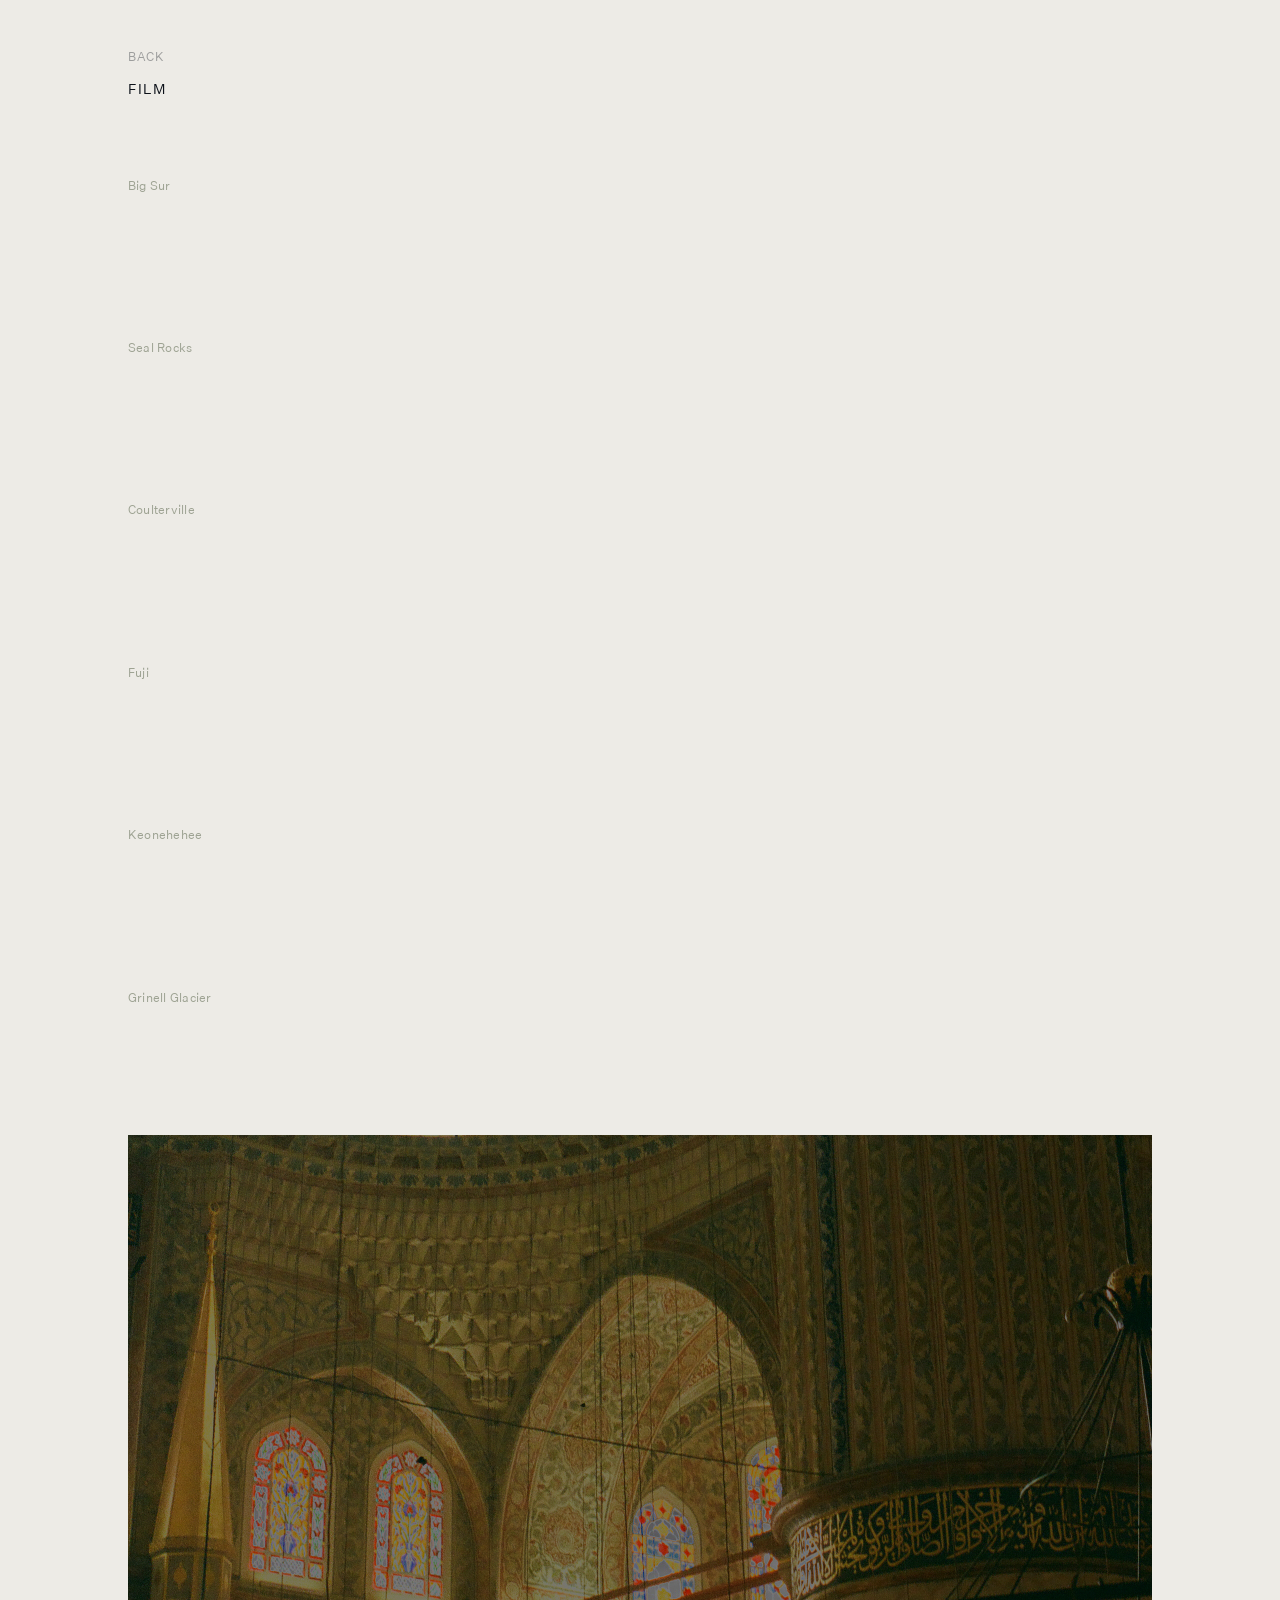
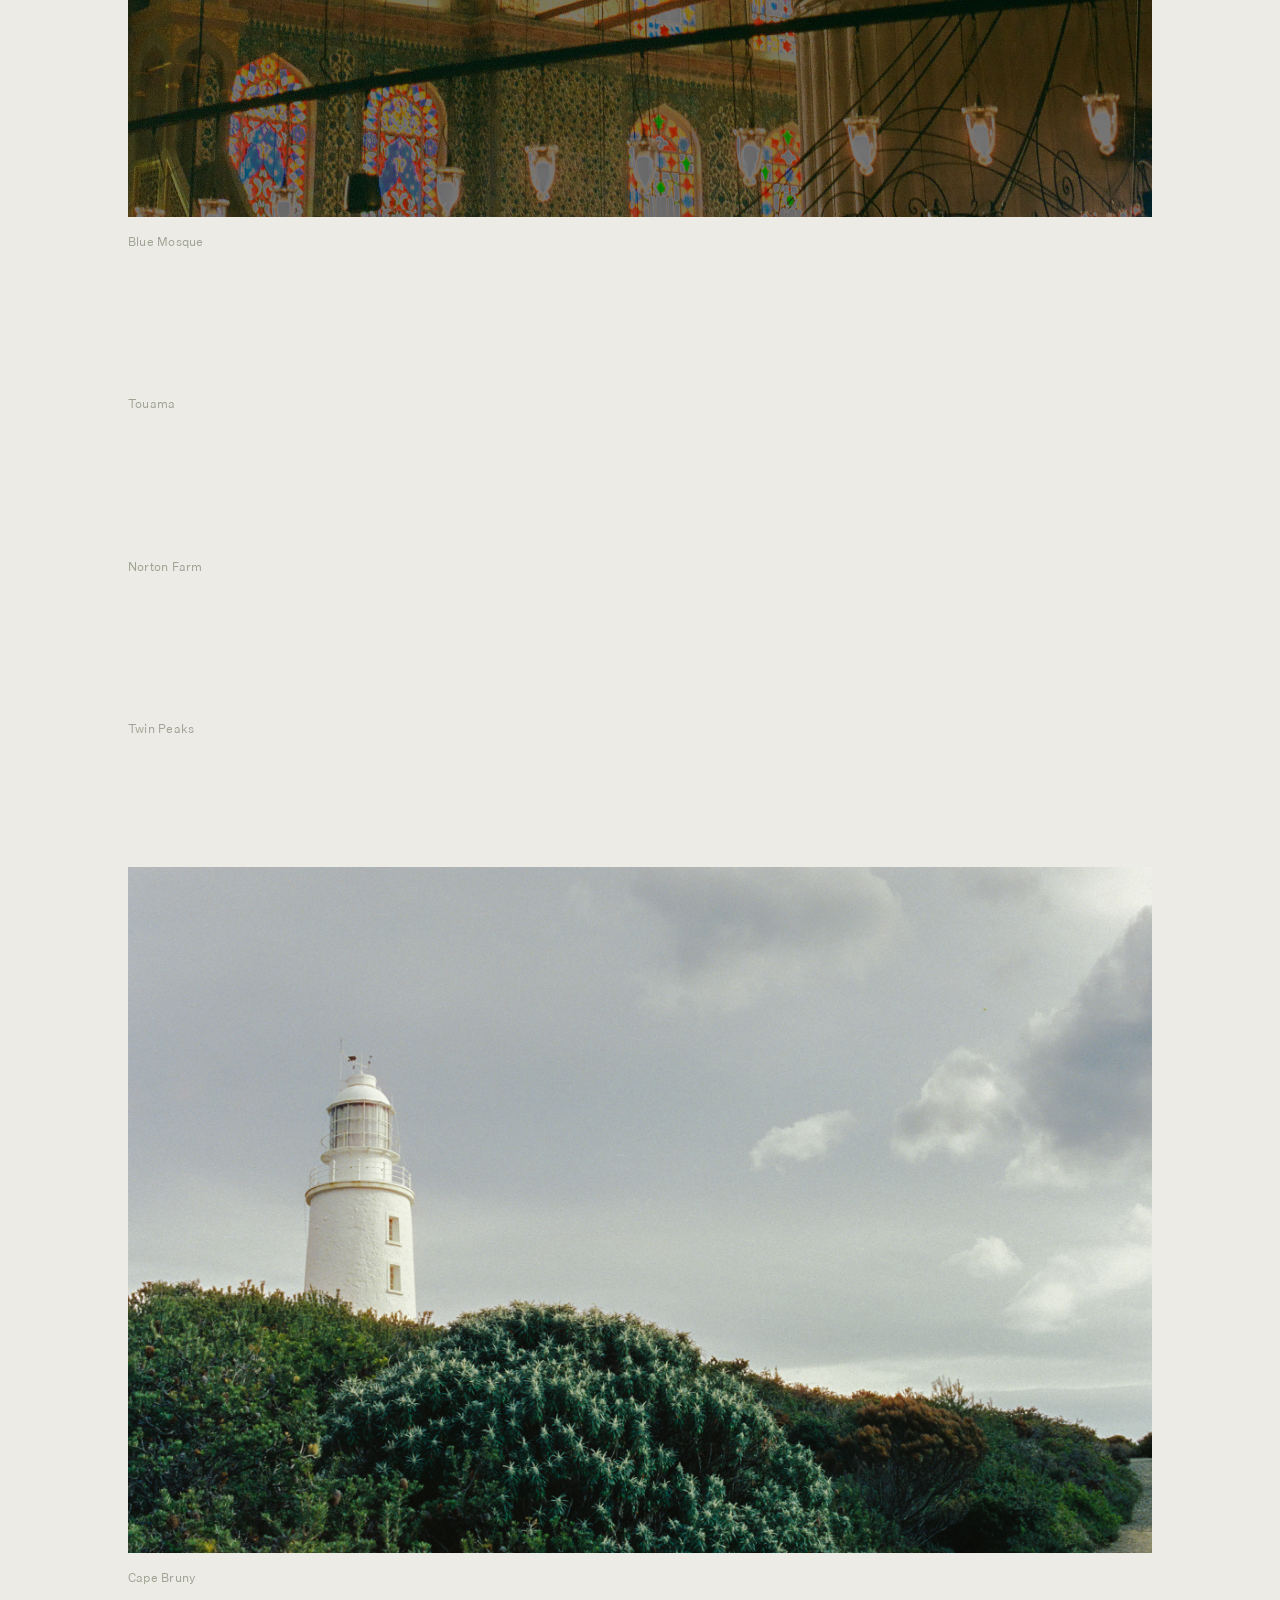
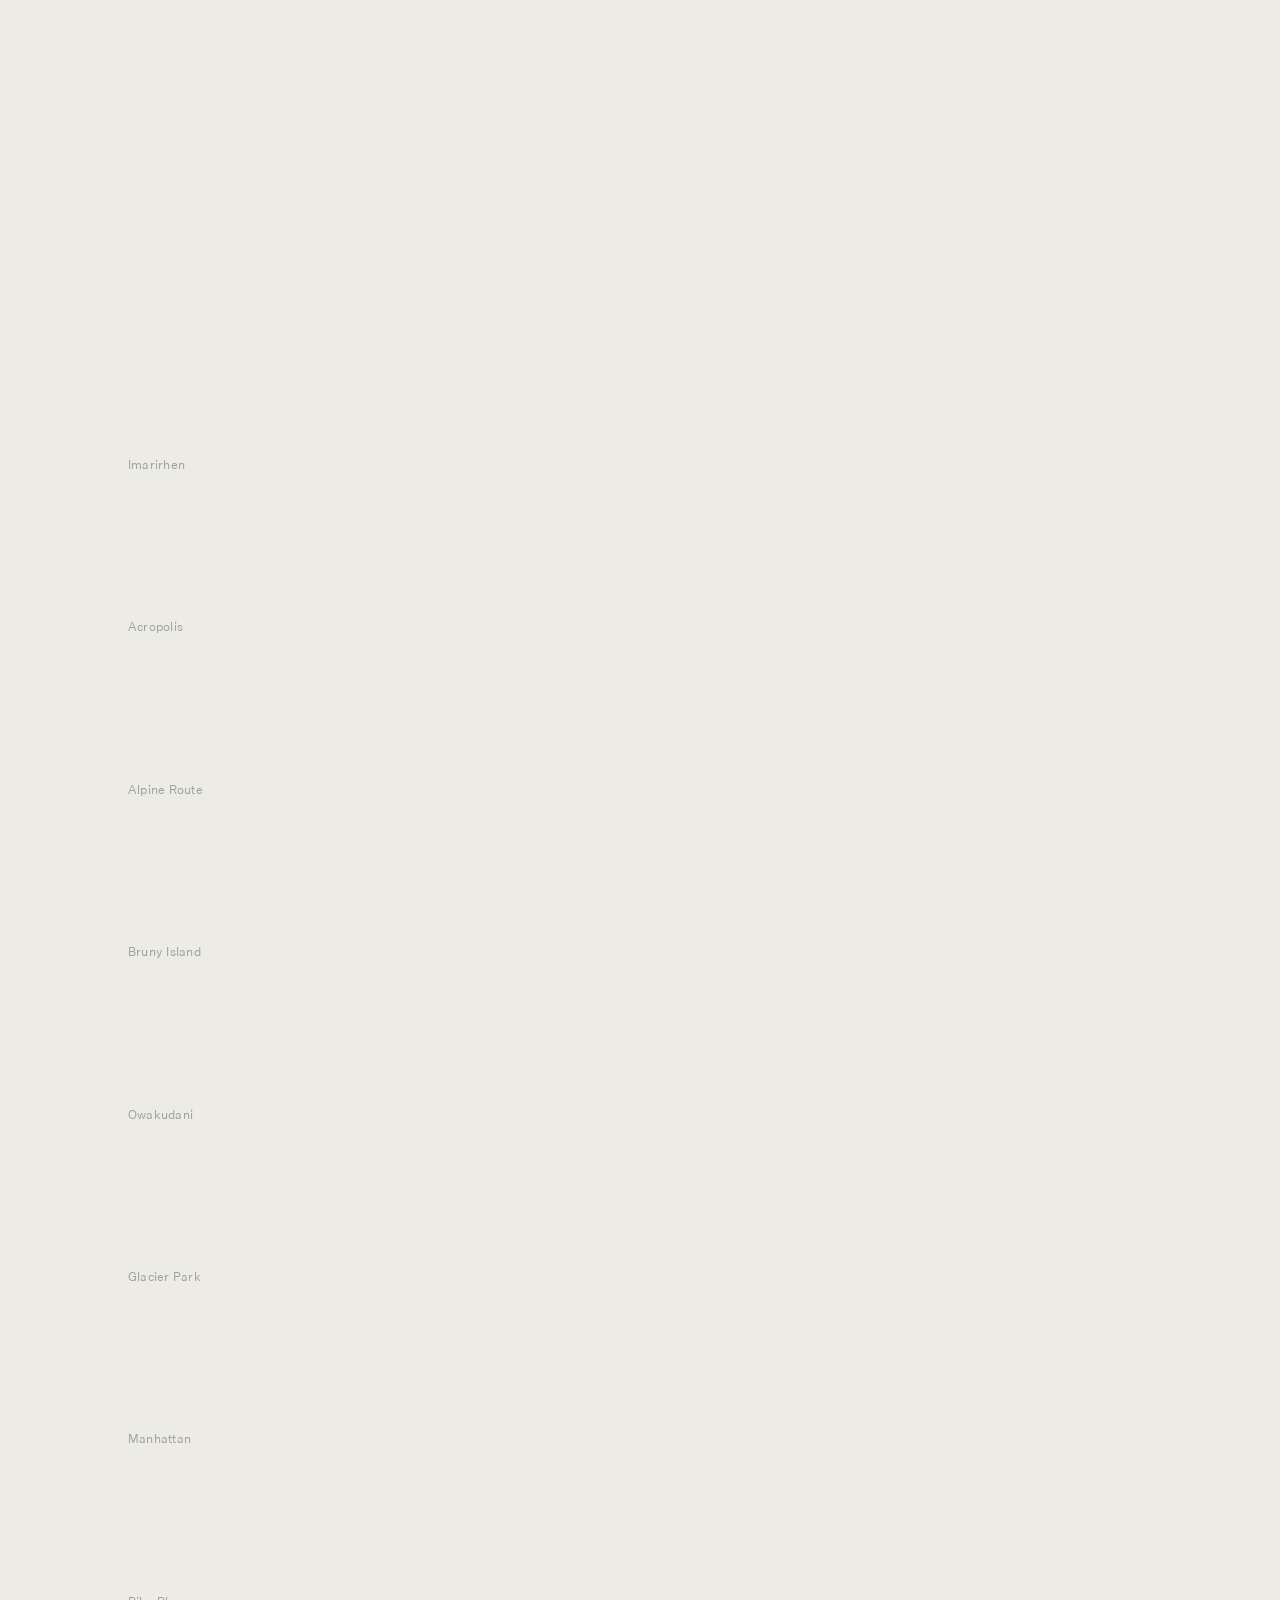
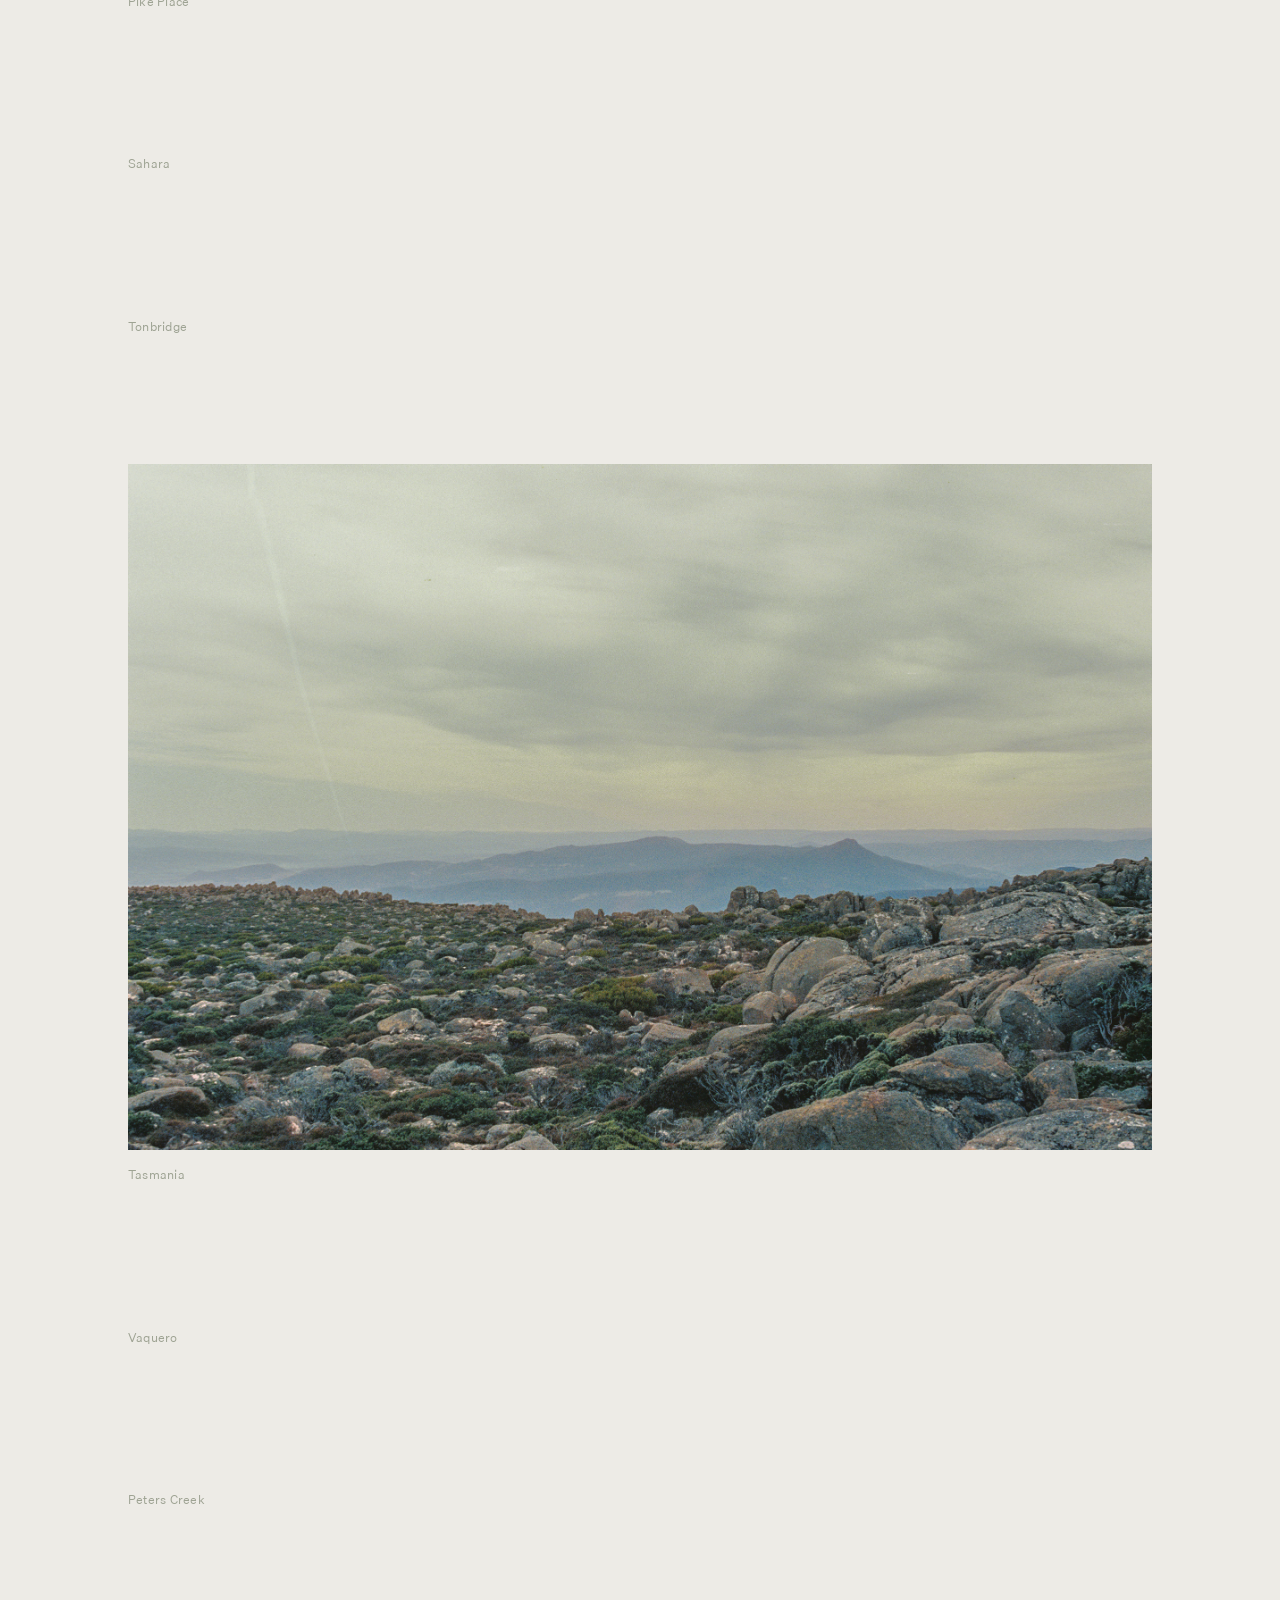
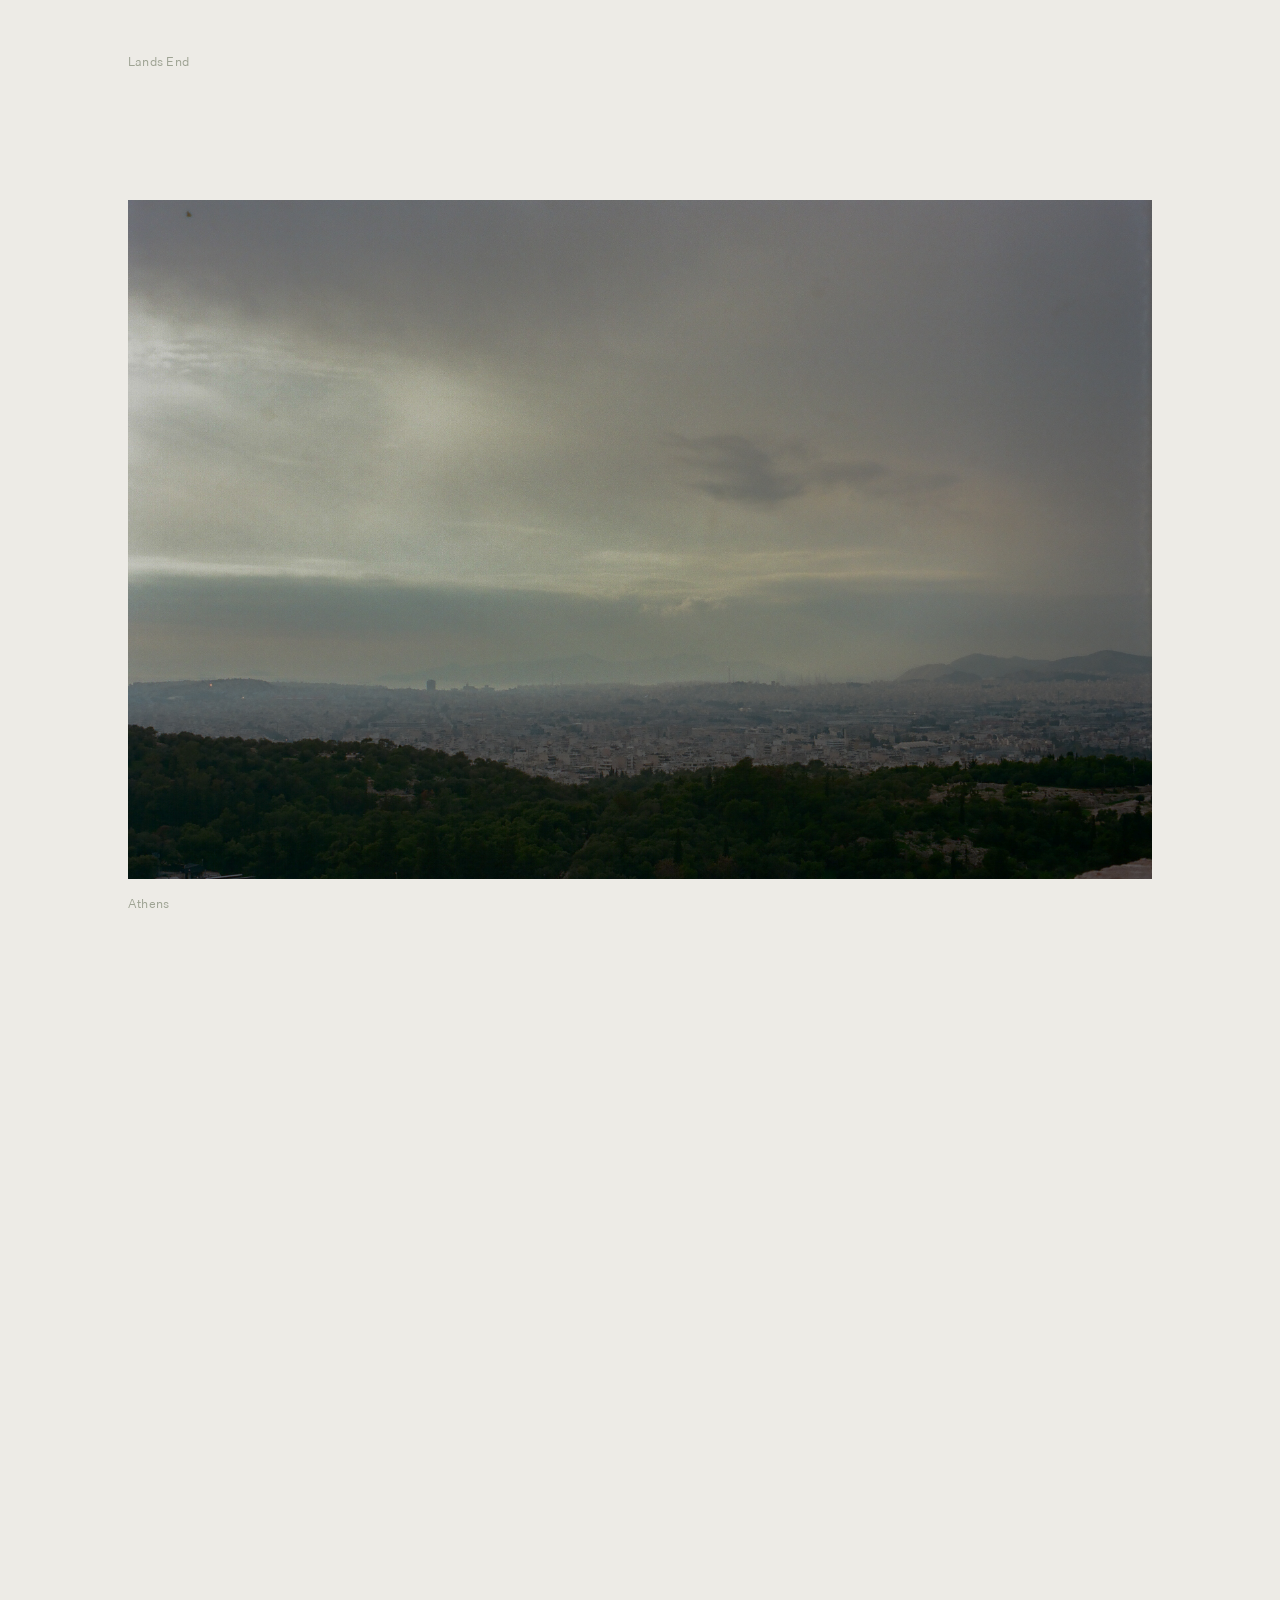
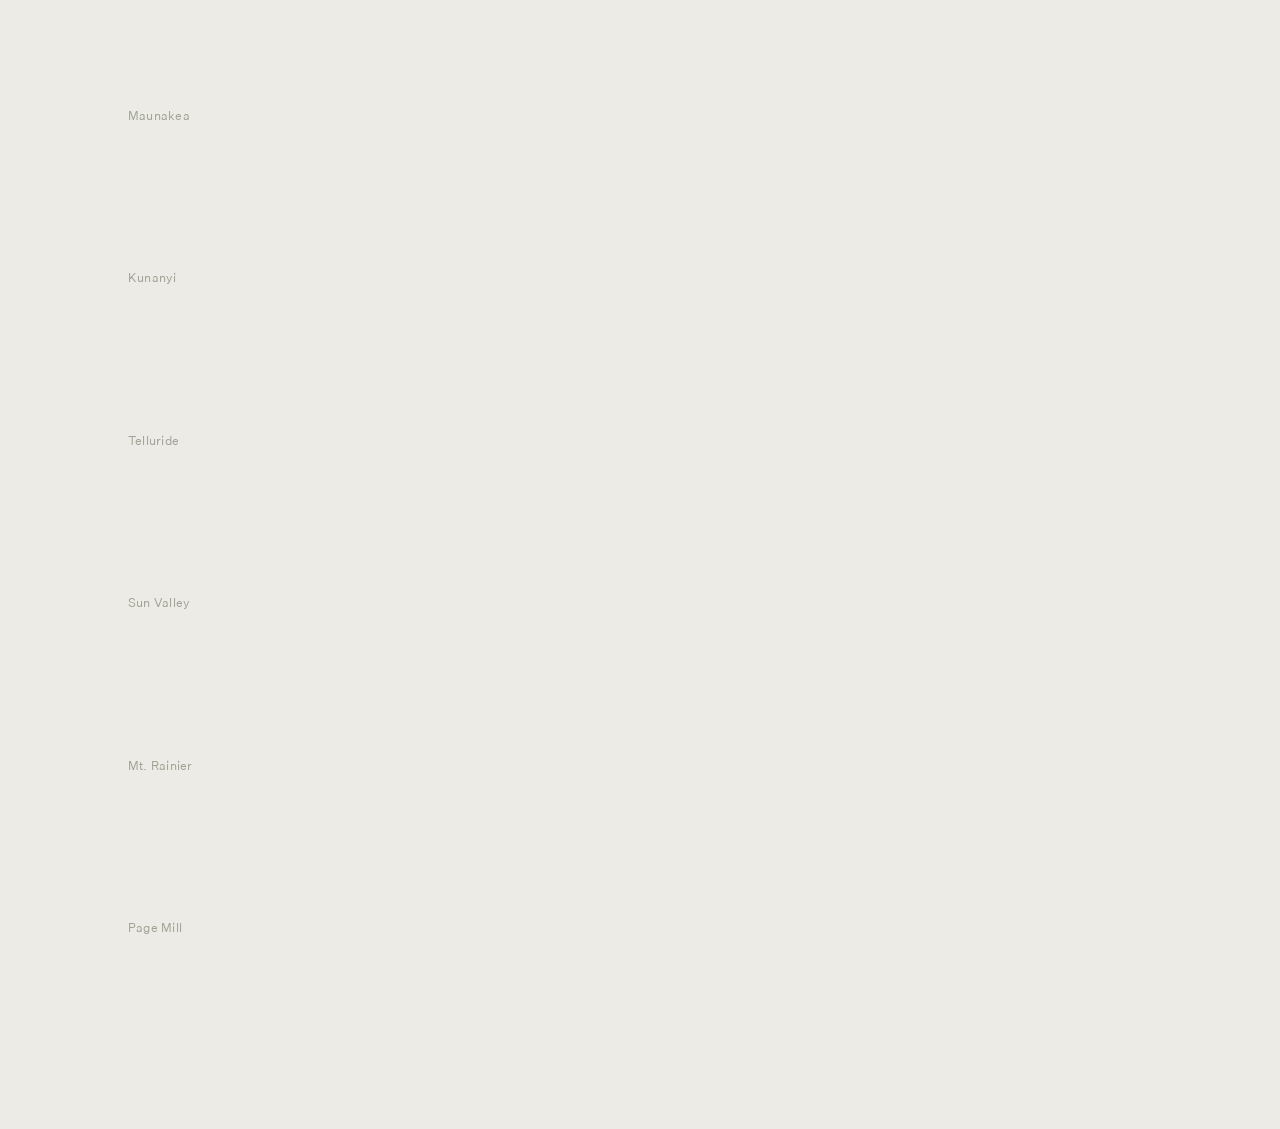
==== photography.html @ 66b34f4a "Initial commit." ====
<!DOCTYPE html>
<html lang="en">
<head>
  <meta charset="UTF-8">
  <meta name="viewport" content="width=device-width, initial-scale=1.0">
  <meta name="color-scheme" content="light dark">
  <title>Ashwin Mukherjee</title>
  <link rel="icon" href="data:image/svg+xml,<svg xmlns='http://www.w3.org/2000/svg' viewBox='0 0 32 32'><rect width='32' height='32' fill='%238B3A2A'/></svg>">
  <link rel="stylesheet" href="css/style.css?v=5">
</head>
<body>

  <div class="photo-page">

    <a href="index.html" class="photo-page__back">Back</a>

    <header class="photo-page__header">
      <h1 class="photo-page__title">Film</h1>
    </header>

    <div class="photo-sequence"></div>

  </div>

  <script src="js/main.js?v=5"></script>
</body>
</html>
---- css/style.css ----
/* ==========================================================================
   PORTFOLIO — ASHWIN MUKHERJEE
   Design system: BRAND_REFERENCE.md
   Landing page, takeover panels, project/writing drawers, photography page
   ========================================================================== */

/* --- Font Faces --- */

/* Untitled Sans — primary sans */
@font-face {
  font-family: 'Untitled Sans';
  src: url('../fonts/Test Untitled Sans/test-untitled-sans-regular.woff2') format('woff2');
  font-weight: 400;
  font-style: normal;
  font-display: swap;
}
@font-face {
  font-family: 'Untitled Sans';
  src: url('../fonts/Test Untitled Sans/test-untitled-sans-italic.woff2') format('woff2');
  font-weight: 400;
  font-style: italic;
  font-display: swap;
}
@font-face {
  font-family: 'Untitled Sans';
  src: url('../fonts/Test Untitled Sans/test-untitled-sans-medium.woff2') format('woff2');
  font-weight: 500;
  font-style: normal;
  font-display: swap;
}


/* ==========================================================================
   DESIGN TOKENS
   ========================================================================== */

:root {
  /* Palette */
  --fog-pearl:    #EDEBE6;
  --coastal-sage: #9EA393;
  --indigo-black: #0C1119;
  --bengara:      #8B3A2A;

  /* Semantic */
  --color-bg:        var(--fog-pearl);
  --color-text:      var(--indigo-black);
  --color-secondary: var(--coastal-sage);
  --color-accent:    var(--bengara);

  /* RGB channels for alpha compositing */
  --color-text-rgb: 12, 17, 25;
  --color-bg-rgb:   237, 235, 230;

  /* Typography */
  --font-sans: 'Untitled Sans', -apple-system, 'Helvetica Neue', sans-serif;

  /* Type scale */
  --text-display:  clamp(48px, 6vw, 72px);
  --text-h1:       clamp(32px, 4vw, 48px);
  --text-h2:       clamp(24px, 3vw, 36px);
  --text-h3:       clamp(18px, 2vw, 22px);
  --text-body:     clamp(16px, 1.2vw, 18px);
  --text-caption:  clamp(11px, 0.9vw, 13px);
  --text-nav:      clamp(13px, 1.1vw, 16px);

  /* Spacing */
  --space-xs:  8px;
  --space-sm:  16px;
  --space-md:  32px;
  --space-lg:  64px;
  --space-xl:  128px;
  --space-2xl: 192px;

  /* Motion — slow, tidal, inevitable */
  --ease-out:    cubic-bezier(0.16, 1, 0.3, 1);
  --ease-in-out: cubic-bezier(0.65, 0, 0.35, 1);
  --duration-fast:   200ms;
  --duration-medium: 500ms;
  --duration-slow:   800ms;

  /* Layout */
  --max-width-body:  680px;
  --max-width-wide:  960px;
  --max-width-full:  1200px;
  --page-padding:    clamp(24px, 5vw, 80px);

  /* Opacity tiers */
  --opacity-ambient: 0.5;
  --opacity-structural: 1;
  --opacity-interactive: 0.35;
  --opacity-reading: 0.65;
  --opacity-metadata: 0.3;
}

/* --- Dark mode: Sundarbans — indigo black ground, deep, immersive --- */
@media (prefers-color-scheme: dark) {
  :root {
    --color-bg:        var(--indigo-black);
    --color-text:      var(--fog-pearl);
    --color-secondary: var(--coastal-sage);
    --color-accent:    var(--bengara);

    --color-text-rgb: 237, 235, 230;
    --color-bg-rgb:   12, 17, 25;

    /* dark mode: may need tuning */
    --opacity-ambient: 0.55;
    --opacity-reading: 0.7;
    --opacity-interactive: 0.4;
    --opacity-metadata: 0.35;
  }
}


/* ==========================================================================
   RESET & BASE
   ========================================================================== */

*, *::before, *::after {
  box-sizing: border-box;
  margin: 0;
  padding: 0;
}

html {
  font-size: 16px;
  -webkit-font-smoothing: antialiased;
  -moz-osx-font-smoothing: grayscale;
  scroll-behavior: smooth;
}

body {
  font-family: var(--font-sans);
  font-weight: 400;
  color: var(--color-text);
  background-color: var(--color-bg);
  line-height: 1.6;
  overflow-x: hidden;
}

img {
  max-width: 100%;
  height: auto;
  display: block;
}

a {
  color: inherit;
  text-decoration: none;
}

::selection {
  background: var(--bengara);
  color: var(--fog-pearl);
}


/* ==========================================================================
   LANDING PAGE
   ========================================================================== */

.landing {
  height: 100dvh;
  width: 100vw;
  display: grid;
  grid-template-rows: auto 1fr auto;
  padding: clamp(16px, 2.5vw, 40px) var(--page-padding);
  position: relative;
  overflow: hidden;
}

/* Name — top-left, like a plaque at the entrance */
.landing-name {
  font-family: var(--font-sans);
  font-weight: 400;
  font-size: var(--text-nav);
  letter-spacing: 0.06em;
  text-transform: uppercase;
  line-height: 1;
  color: var(--color-text);
  opacity: var(--opacity-ambient);
  padding-top: var(--space-sm);
  transition: opacity 700ms var(--ease-out);
}

/* Navigation — three items spread edge-to-edge at vertical center */
.landing-nav {
  display: flex;
  justify-content: space-between;
  align-items: center;
  align-self: center;
  width: 100%;
}

.landing-nav-item {
  font-family: var(--font-sans);
  font-size: var(--text-nav);
  font-weight: 400;
  letter-spacing: 0.08em;
  color: var(--color-text);
  opacity: var(--opacity-ambient);
  text-transform: uppercase;
  position: relative;
  cursor: pointer;
  transition: opacity 700ms var(--ease-out), color 700ms var(--ease-out);
}

/* Nav label — the visible word for items with submenus */
.landing-nav-label {
  display: block;
}

/* Submenu — hidden by default */
.landing-submenu {
  list-style: none;
  padding: 0;
  margin: 0;
  display: none;
}

/* ==========================================================================
   TAKEOVER — full page list when a section is opened
   ========================================================================== */

/* Takeover — fills the same grid as landing, feels like the same room */
.landing-takeover {
  position: fixed;
  inset: 0;
  display: grid;
  grid-template-rows: auto 1fr;
  padding: clamp(16px, 2.5vw, 40px) var(--page-padding);
  z-index: 50;
  opacity: 0;
  visibility: hidden;
  transition:
    opacity 700ms var(--ease-out),
    visibility 700ms var(--ease-out);
  pointer-events: none;
}

.landing-takeover.is-active {
  opacity: 1;
  visibility: visible;
  pointer-events: auto;
}

/* --- List view (default child of takeover) --- */
.takeover-list-view {
  display: contents;
  cursor: pointer;
}

/* Label and list fade in with a stagger */
.landing-takeover__label {
  opacity: 0;
  transition: opacity 500ms var(--ease-out);
}

.landing-takeover__list {
  opacity: 0;
  transition: opacity 500ms var(--ease-out);
}

.landing-takeover.is-active .takeover-list-view .landing-takeover__label {
  opacity: 1;
  transition-delay: 200ms;
}

.landing-takeover.is-active .takeover-list-view .landing-takeover__list {
  opacity: 1;
  transition-delay: 350ms;
}

/* Hide list when drawer is open */
.landing-takeover.has-drawer .takeover-list-view {
  pointer-events: none;
}

.landing-takeover.has-drawer .takeover-list-view .landing-takeover__label,
.landing-takeover.has-drawer .takeover-list-view .landing-takeover__list {
  opacity: 0 !important;
  transition: opacity 400ms var(--ease-out);
  transition-delay: 0ms !important;
}


/* ==========================================================================
   DRAWER — project detail nested inside takeover
   Same 3-row grid as the landing page: top / center / bottom
   ========================================================================== */

.takeover-drawer {
  position: absolute;
  inset: 0;
  display: grid;
  grid-template-rows: auto 1fr auto;
  grid-template-columns: 2fr 1fr;
  grid-template-areas:
    "title  date"
    "carousel carousel"
    "desc   links";
  max-width: min(90vw, 1200px);
  margin: 0 auto;
  padding: calc(clamp(16px, 2.5vw, 40px) + 48px) var(--page-padding) clamp(16px, 2.5vw, 40px);
  row-gap: var(--space-xs);
  column-gap: var(--space-lg);
  overflow: hidden;
  opacity: 0;
  visibility: hidden;
  pointer-events: none;
  transition: opacity 400ms var(--ease-out), visibility 400ms var(--ease-out);
}

/* Large screens: collapse the stretchy grid into normal flow, vertically centered */
@media (min-height: 900px) {
  .takeover-drawer:not(.takeover-drawer--writing) {
    grid-template-rows: auto auto auto;
    align-content: center;
    row-gap: var(--space-sm);
  }

  .takeover-drawer:not(.takeover-drawer--writing) .takeover-drawer__carousel {
    margin-top: var(--space-sm);
    margin-bottom: var(--space-sm);
  }
}

.landing-takeover.has-drawer .takeover-drawer {
  opacity: 1;
  visibility: visible;
  pointer-events: auto;
  transition-delay: 350ms;
}

/* --- Staggered entrance — each element fades individually --- */
.takeover-drawer__back,
.takeover-drawer__title,
.takeover-drawer__date,
.takeover-drawer__carousel,
.takeover-drawer__description,
.takeover-drawer__links {
  opacity: 0;
  transition: opacity 500ms var(--ease-out);
}

.landing-takeover.has-drawer .takeover-drawer__back {
  opacity: var(--opacity-interactive);
  transition-delay: 100ms;
}

.landing-takeover.has-drawer .takeover-drawer__back:hover {
  opacity: 0.7;
}

.landing-takeover.has-drawer .takeover-drawer__title {
  opacity: 1;
  transition-delay: 200ms;
}

.landing-takeover.has-drawer .takeover-drawer__date {
  opacity: var(--opacity-metadata);
  transition-delay: 200ms;
}

.landing-takeover.has-drawer .takeover-drawer__carousel {
  opacity: 1;
  transition-delay: 350ms;
}

.landing-takeover.has-drawer .takeover-drawer__description {
  opacity: var(--opacity-reading);
  transition-delay: 500ms;
}

.landing-takeover.has-drawer .takeover-drawer__links {
  opacity: 1;
  transition-delay: 500ms;
}


/* --- Drawer: four-corner layout ---
   Back at landing-name position. Title top-left, date top-right,
   carousel centered, description bottom-left, links bottom-right.
   Negative space between corners is active, not empty.
   ========================================================================== */

/* Back — pinned top-left of drawer, aligned with title horizontally
   and at the same elevation as the takeover label */
.takeover-drawer__back {
  position: absolute;
  top: clamp(16px, 2.5vw, 40px);
  left: var(--page-padding);
  padding-top: var(--space-sm);
  font-family: var(--font-sans);
  font-size: var(--text-caption);
  font-weight: 400;
  letter-spacing: 0.06em;
  text-transform: uppercase;
  color: var(--color-text);
  opacity: var(--opacity-interactive);
  cursor: pointer;
  transition: opacity 500ms var(--ease-out);
  line-height: 1;
  z-index: 1;
}

.takeover-drawer__back:hover {
  opacity: 0.7;
}

/* Title — top-left, below back */
.takeover-drawer__title {
  grid-area: title;
  font-family: var(--font-sans);
  font-weight: 400;
  font-size: var(--text-nav);
  letter-spacing: 0.08em;
  text-transform: uppercase;
  color: var(--color-text);
  opacity: 0.5;
  line-height: 1;
  margin: 0;
  align-self: baseline;
}

/* Date — top-right */
.takeover-drawer__date {
  grid-area: date;
  font-family: var(--font-sans);
  font-size: var(--text-caption);
  font-weight: 400;
  color: var(--color-text);
  opacity: var(--opacity-metadata);
  letter-spacing: 0.02em;
  white-space: nowrap;
  text-align: right;
  align-self: baseline;
}

/* Carousel — center */
.takeover-drawer__carousel {
  grid-area: carousel;
  position: relative;
  user-select: none;
  align-self: center;
  min-height: 0;
}

.takeover-drawer__track {
  position: relative;
  width: 100%;
  aspect-ratio: 16 / 9;
  max-height: 100%;
  overflow: hidden;
  cursor: pointer;
  background-color: rgba(var(--color-text-rgb), 0.03);
}

.takeover-drawer__slide {
  position: absolute;
  inset: 0;
  opacity: 0;
  transition: opacity 600ms var(--ease-out);
}

.takeover-drawer__slide.is-active {
  opacity: 1;
}

.takeover-drawer__slide img {
  width: 100%;
  height: 100%;
  object-fit: cover;
  display: block;
}

.takeover-drawer__slide-placeholder {
  width: 100%;
  height: 100%;
  display: flex;
  align-items: center;
  justify-content: center;
  font-family: var(--font-sans);
  font-size: var(--text-caption);
  color: var(--color-text);
  opacity: 0.2;
  letter-spacing: 0.04em;
}

/* Image label + counter — sits below carousel, right-aligned */
.takeover-drawer__img-label-wrap {
  display: flex;
  justify-content: space-between;
  align-items: baseline;
  margin-top: var(--space-xs);
}

.takeover-drawer__img-label {
  font-family: var(--font-sans);
  font-size: var(--text-caption);
  font-weight: 400;
  color: var(--coastal-sage);
  opacity: 1;
  letter-spacing: 0.02em;
}

.takeover-drawer__counter {
  font-family: var(--font-sans);
  font-size: var(--text-caption);
  font-weight: 400;
  color: var(--coastal-sage);
  opacity: 1;
  letter-spacing: 0.02em;
}

/* Description — bottom-left */
.takeover-drawer__description {
  grid-area: desc;
  font-family: var(--font-sans);
  font-size: var(--text-body);
  font-weight: 400;
  line-height: 1.6;
  color: var(--color-text);
  opacity: var(--opacity-reading);
  margin: 0;
  align-self: end;
}

/* Links — bottom-right */
.takeover-drawer__links {
  grid-area: links;
  display: flex;
  flex-direction: column;
  gap: var(--space-xs);
  align-self: end;
  text-align: right;
}

/* Intentionally 0.5 — between interactive (0.35) and reading (0.65) */
.takeover-drawer__links a {
  font-family: var(--font-sans);
  font-size: var(--text-caption);
  font-weight: 400;
  letter-spacing: 0.02em;
  color: var(--color-text);
  opacity: 0.5;
  transition: opacity 400ms var(--ease-out), color 400ms var(--ease-out);
}

.takeover-drawer__links a:hover {
  opacity: 1;
  color: var(--bengara);
}


/* --- Pre-paint: drawer arrives directly from URL --- */

html[data-drawer-target] .takeover-list-view .landing-takeover__label,
html[data-drawer-target] .takeover-list-view .landing-takeover__list {
  opacity: 0 !important;
  transition: none !important;
}

html[data-drawer-target] .takeover-drawer {
  opacity: 1 !important;
  visibility: visible !important;
  pointer-events: auto;
  transition: none !important;
}

html[data-drawer-target] .takeover-drawer__back,
html[data-drawer-target] .takeover-drawer__title,
html[data-drawer-target] .takeover-drawer__date,
html[data-drawer-target] .takeover-drawer__carousel,
html[data-drawer-target] .takeover-drawer__description,
html[data-drawer-target] .takeover-drawer__links {
  opacity: 1 !important;
  transition: none !important;
}


/* ==========================================================================
   WRITING DRAWER — body text replaces carousel
   ========================================================================== */

/* Writing drawer: relative flow so it extends the takeover's scroll height.
   Content column is 680px (Stripe Press) — padding sits outside so inner width is exact. */
.takeover-drawer--writing {
  display: block;
  max-width: calc(680px + 2 * var(--page-padding));
  margin: 0 auto;
  padding: calc(clamp(16px, 2.5vw, 40px) + 48px) var(--page-padding) clamp(16px, 2.5vw, 40px);
  overflow-y: auto;
  scrollbar-width: none;
}

.takeover-drawer--writing::-webkit-scrollbar {
  display: none;
}

.takeover-drawer--writing .takeover-drawer__body::after {
  content: '';
  display: block;
  height: calc(clamp(16px, 2.5vw, 40px) + 48px);
}

#takeover-writing.has-drawer .takeover-list-view {
  pointer-events: none;
}

#takeover-writing.has-drawer .takeover-list-view .landing-takeover__label,
#takeover-writing.has-drawer .takeover-list-view .landing-takeover__list {
  opacity: 0 !important;
  transition: opacity 400ms var(--ease-out);
  transition-delay: 0ms !important;
}

/* Named grid areas match the base .takeover-drawer__title / __date
   grid-area declarations, so there's no ambiguity about placement. */
.takeover-drawer--writing .takeover-drawer__writing-head {
  display: grid;
  grid-template-columns: minmax(0, 1fr) auto;
  grid-template-areas: "title date";
  align-items: baseline;
  gap: var(--space-md);
  width: 100%;
}

.takeover-drawer--writing .takeover-drawer__title {
  grid-area: title;
  justify-self: start;
  text-align: left;
  margin: 0;
  line-height: 1.2;
  text-transform: none;
  letter-spacing: 0.02em;
  min-width: 0;
}

.takeover-drawer--writing .takeover-drawer__date {
  grid-area: date;
  justify-self: end;
  text-align: right;
  margin: 0;
  line-height: 1;
  white-space: nowrap;
}

.takeover-drawer__body {
  padding-top: var(--space-md);
  clear: both;
}


.takeover-drawer__body p {
  font-family: var(--font-sans);
  font-size: var(--text-body);
  font-weight: 400;
  line-height: 1.65;
  color: color-mix(in srgb, var(--color-text) 70%, transparent);
  margin-bottom: 1.4em;
}

.takeover-drawer__body p:last-child {
  margin-bottom: 0;
}

.takeover-drawer__figure {
  margin: var(--space-md) 0;
}

.takeover-drawer__figure img {
  width: 100%;
  display: block;
}

.takeover-drawer__figure figcaption {
  font-family: var(--font-sans);
  font-size: var(--text-caption);
  font-weight: 400;
  color: var(--coastal-sage);
  margin-top: var(--space-xs);
  letter-spacing: 0.02em;
}

.takeover-drawer__body a {
  color: inherit;
  text-decoration: underline;
  text-underline-offset: 3px;
  text-decoration-color: rgba(var(--color-text-rgb), 0.2);
  transition: color 400ms var(--ease-out), text-decoration-color 400ms var(--ease-out);
}


.takeover-drawer__body a:hover {
  color: var(--bengara);
  text-decoration-color: var(--bengara);
}

/* Stagger entrance for writing body — text leads, images follow */
.takeover-drawer__body p {
  opacity: 0;
  transition: opacity 500ms var(--ease-out);
}

.takeover-drawer__body .takeover-drawer__figure {
  opacity: 0;
  transition: opacity 500ms var(--ease-out);
}

.landing-takeover.writing-body-in .takeover-drawer__body p {
  opacity: 1;
  transition-delay: 400ms;
}

.landing-takeover.writing-body-in .takeover-drawer__body .takeover-drawer__figure {
  opacity: 1;
  transition-delay: 900ms;
}

/* Pre-paint for writing drawer */
html[data-drawer-target] .takeover-drawer__body {
  opacity: 1 !important;
  transition: none !important;
}

html[data-drawer-target] .takeover-drawer__body p {
  opacity: 1 !important;
  transition: none !important;
}

html[data-drawer-target] .takeover-drawer__body .takeover-drawer__figure {
  opacity: 1 !important;
  transition: none !important;
}


/* Label sits top-center */
.landing-takeover__label {
  font-family: var(--font-sans);
  font-size: var(--text-nav);
  font-weight: 400;
  letter-spacing: 0.08em;
  text-transform: uppercase;
  color: var(--color-text);
  opacity: 1;
  line-height: 1;
  padding-top: var(--space-sm);
  text-align: center;
}

/* List centered both ways */
.landing-takeover__list {
  list-style: none;
  padding: 0;
  margin: 0;
  align-self: center;
  justify-self: center;
  text-align: center;
}

.landing-takeover__list li {
  margin-bottom: 0.6em;
}

/* Slightly above interactive (0.35) for readability */
.landing-takeover__list a {
  font-family: var(--font-sans);
  font-size: var(--text-nav);
  font-weight: 400;
  letter-spacing: 0.02em;
  color: var(--color-text);
  opacity: 0.4;
  transition: opacity 500ms var(--ease-out), color 500ms var(--ease-out);
  cursor: pointer;
}

.landing-takeover__list a:hover {
  color: var(--color-accent);
  opacity: 1;
}

/* Footer bar — links left, location right */
.landing-footer {
  display: flex;
  justify-content: space-between;
  align-items: flex-end;
}

.landing-footer__links {
  display: flex;
  gap: var(--space-md);
}

.landing-footer__links a {
  font-family: var(--font-sans);
  font-size: var(--text-nav);
  font-weight: 400;
  color: var(--color-text);
  opacity: var(--opacity-interactive);
  transition: opacity 700ms var(--ease-out);
}

.landing-footer__links a:hover {
  opacity: 0.7 !important;
}

.landing-footer__location {
  display: flex;
  align-items: center;
  gap: 8px;
}

.landing-footer__location-text {
  font-family: var(--font-sans);
  font-size: var(--text-nav);
  font-weight: 400;
  color: var(--color-text);
  opacity: var(--opacity-interactive);
  transition: opacity 700ms var(--ease-out);
}

.landing-footer__dot {
  width: 10px;
  height: 10px;
  border-radius: 50%;
  background-color: var(--dot-color, var(--color-text));
  opacity: 0.5;
  display: inline-block;
  flex-shrink: 0;
  transition: background-color 700ms var(--ease-out), opacity 700ms var(--ease-out);
}


/* ==========================================================================
   PHOTOGRAPHY PAGE
   ========================================================================== */

.photo-page {
  max-width: 90vw;
  margin: 0 auto;
  padding: clamp(16px, 2.5vw, 40px) var(--page-padding) var(--space-2xl);
  transition: opacity 200ms var(--ease-out);
}

.photo-page__back {
  padding-top: var(--space-sm);
}

.photo-page.is-leaving {
  opacity: 0;
}

.photo-page__back {
  font-family: var(--font-sans);
  font-size: var(--text-caption);
  font-weight: 400;
  letter-spacing: 0.06em;
  text-transform: uppercase;
  color: var(--color-text);
  opacity: 0.35;
  display: inline-block;
  margin-bottom: var(--space-sm);
  transition: opacity 500ms var(--ease-out);
}

.photo-page__back:hover {
  opacity: 0.7;
}

.photo-page__header {
  margin-bottom: var(--space-lg);
}

.photo-page__title {
  font-family: var(--font-sans);
  font-weight: 400;
  font-size: var(--text-nav);
  letter-spacing: 0.08em;
  text-transform: uppercase;
  color: var(--color-text);
  line-height: 1;
  margin-bottom: 0.4em;
}

.photo-page__subtitle {
  font-family: var(--font-sans);
  font-size: var(--text-caption);
  font-weight: 400;
  color: var(--color-text);
  opacity: 0.4;
  letter-spacing: 0.02em;
}

/* Film sequence — vertical, uniform width */
.photo-sequence {
  display: flex;
  flex-direction: column;
  gap: var(--space-xl);
}

.photo-frame {
  position: relative;
  width: 100%;
}

.photo-frame img {
  width: 100%;
  display: block;
}

.photo-frame figcaption {
  font-family: var(--font-sans);
  font-size: var(--text-caption);
  font-weight: 400;
  color: var(--coastal-sage);
  opacity: 1;
  margin-top: var(--space-sm);
  letter-spacing: 0.02em;
}


/* ==========================================================================
   SHARED COMPONENTS
   ========================================================================== */

/* ==========================================================================
   LANDING ENTRANCE — Swell (locked)
   ========================================================================== */

.landing[data-entrance="swell"] .landing-name,
.landing[data-entrance="swell"] .landing-nav-item {
  --el-opacity: 0.5;
  opacity: 0;
  animation: swellIn 1600ms cubic-bezier(0.37, 0, 0.63, 1) 200ms forwards;
}

.landing[data-entrance="swell"] .landing-footer__links a,
.landing[data-entrance="swell"] .landing-footer__location-text {
  --el-opacity: 0.35;
  opacity: 0;
  animation: swellIn 1600ms cubic-bezier(0.37, 0, 0.63, 1) 200ms forwards;
}

.landing[data-entrance="swell"] .landing-footer__dot {
  opacity: 0;
  animation: dotSwell 1600ms cubic-bezier(0.37, 0, 0.63, 1) 200ms forwards;
}

@keyframes swellIn {
  0%   { opacity: 0; }
  50%  { opacity: calc(var(--el-opacity, 1) * 0.7); }
  100% { opacity: var(--el-opacity, 1); }
}

@keyframes dotSwell {
  0%   { opacity: 0; }
  50%  { opacity: 0.3; }
  100% { opacity: 0.5; }
}

/* --- Return entrance — quick fade, like closing a takeover --- */

.landing[data-entrance="return"] .landing-name,
.landing[data-entrance="return"] .landing-nav-item {
  opacity: 0;
  animation: returnIn 350ms var(--ease-out) forwards;
}

.landing[data-entrance="return"] .landing-footer__links a,
.landing[data-entrance="return"] .landing-footer__location-text {
  opacity: 0;
  animation: returnInSoft 350ms var(--ease-out) forwards;
}

.landing[data-entrance="return"] .landing-footer__dot {
  opacity: 0;
  animation: returnInDot 350ms var(--ease-out) forwards;
}

@keyframes returnIn {
  from { opacity: 0; }
  to   { opacity: 0.5; }
}

@keyframes returnInSoft {
  from { opacity: 0; }
  to   { opacity: 0.35; }
}

@keyframes returnInDot {
  from { opacity: 0; }
  to   { opacity: 0.5; }
}




/* ==========================================================================
   NAV HOVER INTERACTIONS
   Toggle with keys 1-2. Active mode set via [data-hover] on .landing
   ========================================================================== */

/* Shared: smooth transitions — everything fades at the same pace */
.landing[data-hover] .landing-name,
.landing[data-hover] .landing-nav-item,
.landing[data-hover] .landing-footer__links,
.landing[data-hover] .landing-footer__links a,
.landing[data-hover] .landing-footer__location-text,
.landing[data-hover] .landing-footer__dot {
  transition:
    opacity 700ms var(--ease-out),
    background-color 700ms var(--ease-out),
    color 700ms var(--ease-out) !important;
}

.landing[data-hover] {
  transition:
    background-color 700ms var(--ease-out),
    color 700ms var(--ease-out);
}


/* --- 1: Indigo — hovered item reaches full indigo black --- */

.landing[data-hover="indigo"].is-hovering .landing-name,
.landing[data-hover="indigo"].is-hovering .landing-footer__links,
.landing[data-hover="indigo"].is-hovering .landing-footer__location-text,
.landing[data-hover="indigo"].is-hovering .landing-footer__dot {
  opacity: 0.08 !important;
}

.landing[data-hover="indigo"].is-hovering .landing-nav-item {
  opacity: 0.08 !important;
}

.landing[data-hover="indigo"].is-hovering .landing-nav-item.is-active {
  color: var(--color-text) !important;
  opacity: 1 !important;
}

/* Pre-paint takeover — hash-based arrival, no flash */
html[data-takeover-target] .landing-name,
html[data-takeover-target] .landing-nav-item,
html[data-takeover-target] .landing-footer__links a,
html[data-takeover-target] .landing-footer__location-text,
html[data-takeover-target] .landing-footer__dot,
html[data-takeover-target] .landing-footer__location {
  opacity: 0 !important;
  transition: none !important;
  pointer-events: none;
}

html[data-takeover-target="projects"] #takeover-projects,
html[data-takeover-target="writing"] #takeover-writing {
  opacity: 1 !important;
  visibility: visible !important;
  pointer-events: auto;
  transition: none !important;
}

html[data-takeover-target="projects"] #takeover-projects .landing-takeover__label,
html[data-takeover-target="projects"] #takeover-projects .landing-takeover__list,
html[data-takeover-target="writing"] #takeover-writing .landing-takeover__label,
html[data-takeover-target="writing"] #takeover-writing .landing-takeover__list {
  opacity: 1 !important;
  transition: none !important;
}

/* Page exit — fade landing before navigating away */
.landing.is-leaving .landing-name,
.landing.is-leaving .landing-nav-item,
.landing.is-leaving .landing-nav-item.is-active,
.landing.is-leaving .landing-footer__links a,
.landing.is-leaving .landing-footer__location-text,
.landing.is-leaving .landing-footer__dot,
.landing.is-leaving .landing-footer__location {
  opacity: 0 !important;
  transition: opacity 200ms var(--ease-out);
  pointer-events: none;
}

/* Takeover isolation — high specificity to beat hover + active states */
.landing.has-takeover .landing-name,
.landing.has-takeover .landing-nav-item,
.landing.has-takeover .landing-nav-item.is-active,
.landing.has-takeover .landing-footer__links a,
.landing.has-takeover .landing-footer__location-text,
.landing.has-takeover .landing-footer__dot,
.landing.has-takeover .landing-footer__location {
  opacity: 0 !important;
  transition: opacity 400ms var(--ease-out);
  pointer-events: none;
}


/* Fade-in for scroll-revealed elements */
.reveal {
  opacity: 0;
  transform: translateY(20px);
  transition:
    opacity var(--duration-slow) var(--ease-out),
    transform var(--duration-slow) var(--ease-out);
}

.reveal.is-visible {
  opacity: 1;
  transform: translateY(0);
}

.reveal--fade {
  transform: none;
  transition: opacity var(--duration-slow) var(--ease-out);
}


/* ==========================================================================
   RESPONSIVE
   ========================================================================== */

@media (max-width: 768px) {
  :root {
    --page-padding: 24px;
    --space-xl: 80px;
    --space-2xl: 120px;
    --opacity-ambient: 0.65;
  }

  .landing-nav {
    flex-direction: row;
    gap: var(--space-md);
    justify-content: space-between;
  }

  .landing-footer__location-text {
    opacity: 0.45;
  }

  .landing-footer {
    justify-content: flex-end;
  }

  .landing-footer__links {
    display: none;
  }

  .photo-page {
    max-width: 100%;
  }

  /* Project drawer: stack date below title on mobile */
  .takeover-drawer:not(.takeover-drawer--writing) {
    grid-template-columns: 1fr;
    grid-template-rows: auto auto auto auto auto;
    grid-template-areas:
      "title"
      "date"
      "carousel"
      "desc"
      "links";
    row-gap: var(--space-sm);
    align-content: start;
  }

  .takeover-drawer:not(.takeover-drawer--writing) .takeover-drawer__date {
    text-align: left;
  }

  .takeover-drawer:not(.takeover-drawer--writing) .takeover-drawer__img-label-wrap {
    margin-top: var(--space-sm);
  }

  .takeover-drawer:not(.takeover-drawer--writing) .takeover-drawer__description {
    margin-top: var(--space-xs);
  }

  /* Writing drawer: stack date below title */
  .takeover-drawer--writing .takeover-drawer__writing-head {
    grid-template-columns: 1fr;
    grid-template-areas:
      "title"
      "date";
    gap: var(--space-xs);
  }

  .takeover-drawer--writing .takeover-drawer__date {
    justify-self: start;
    text-align: left;
  }

  /* Captions: bump for readability */
  .takeover-drawer__img-label,
  .takeover-drawer__counter,
  .takeover-drawer__figure figcaption {
    font-size: clamp(13px, 1.2vw, 15px);
  }

  .takeover-drawer__links {
    text-align: left;
  }
}
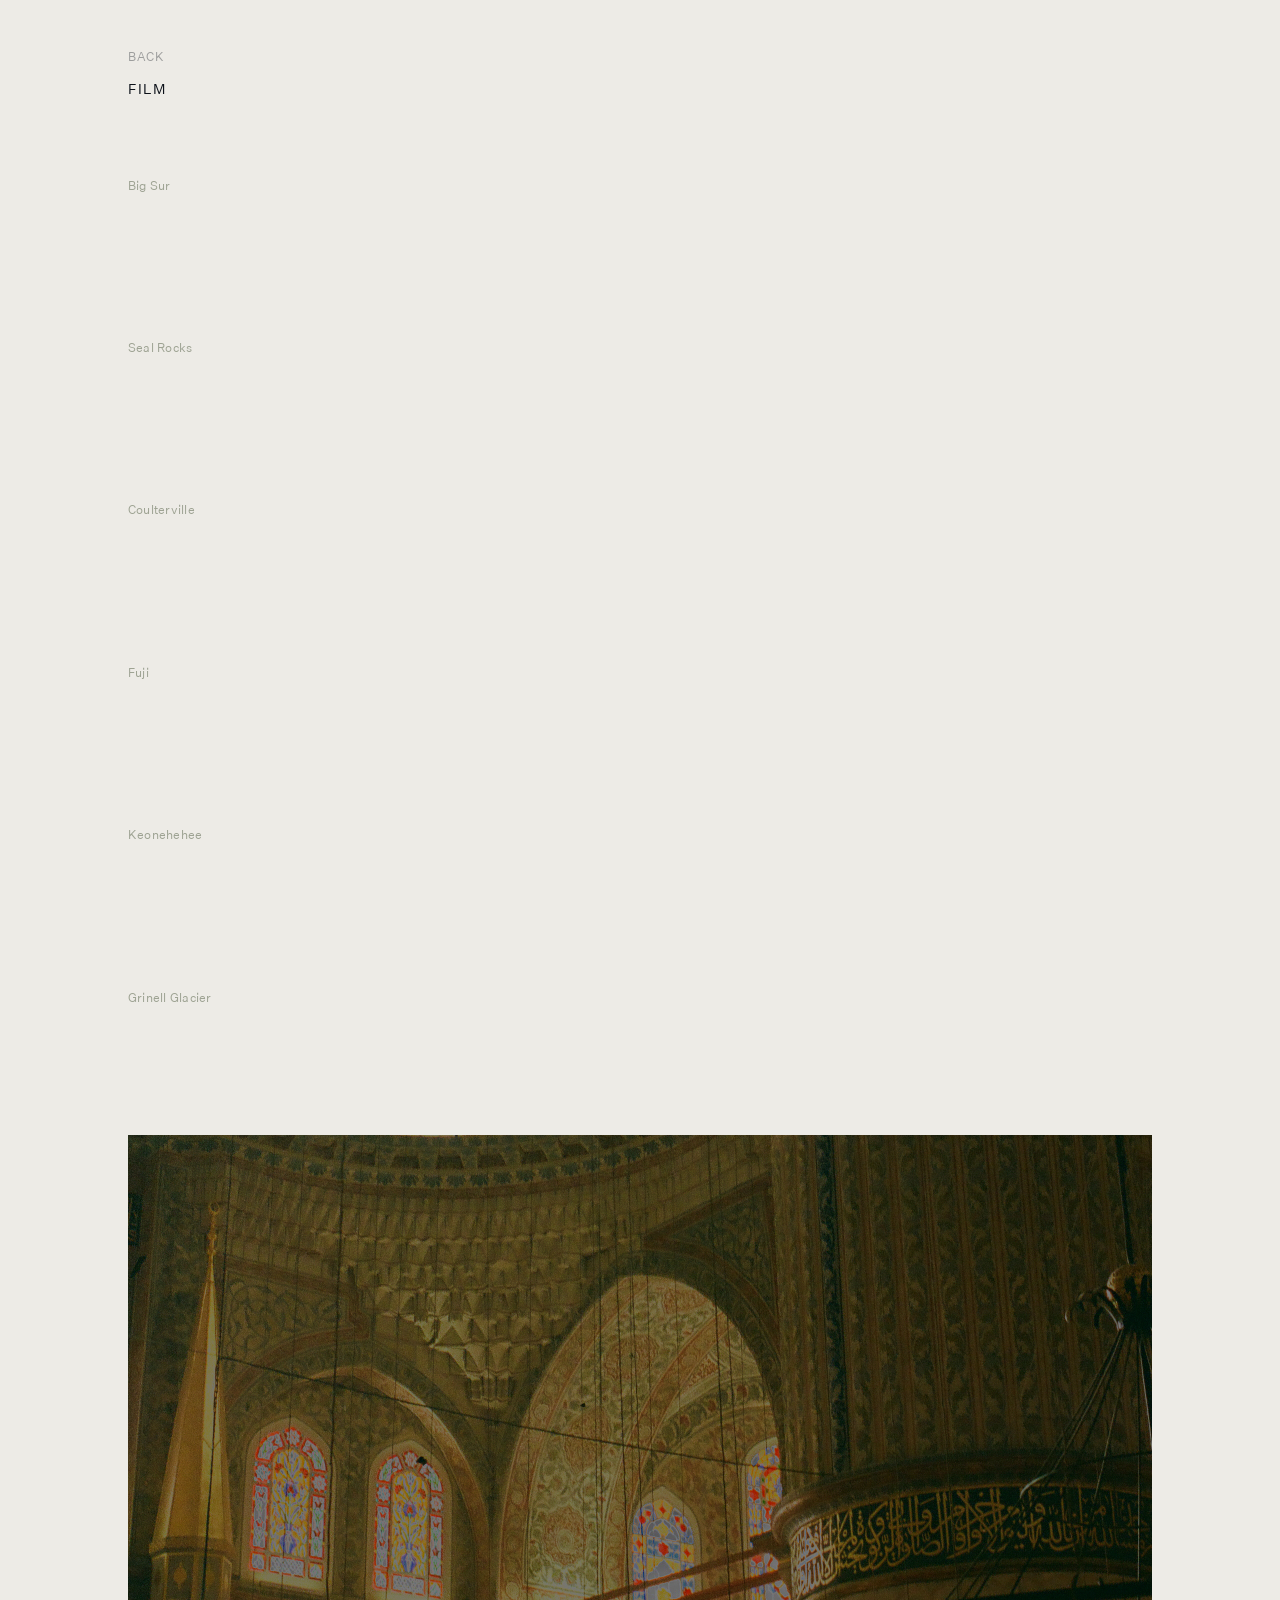
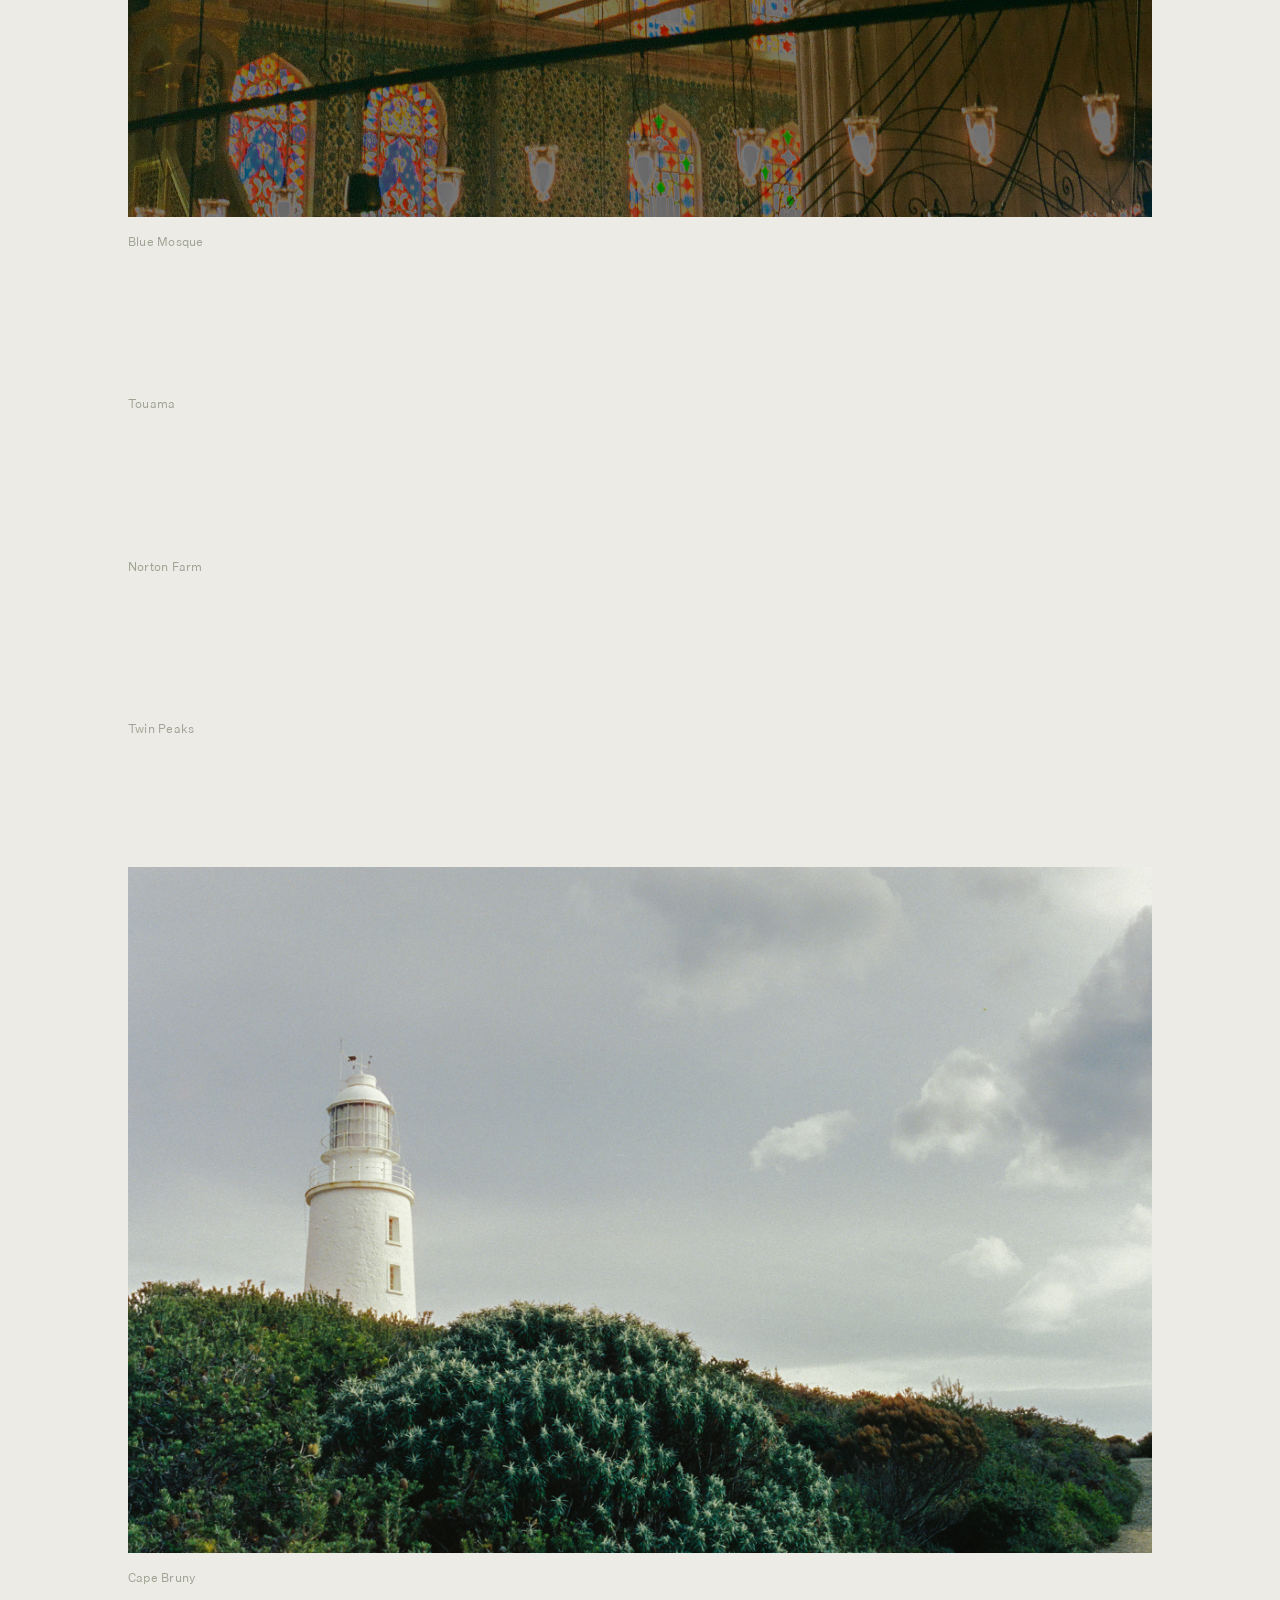
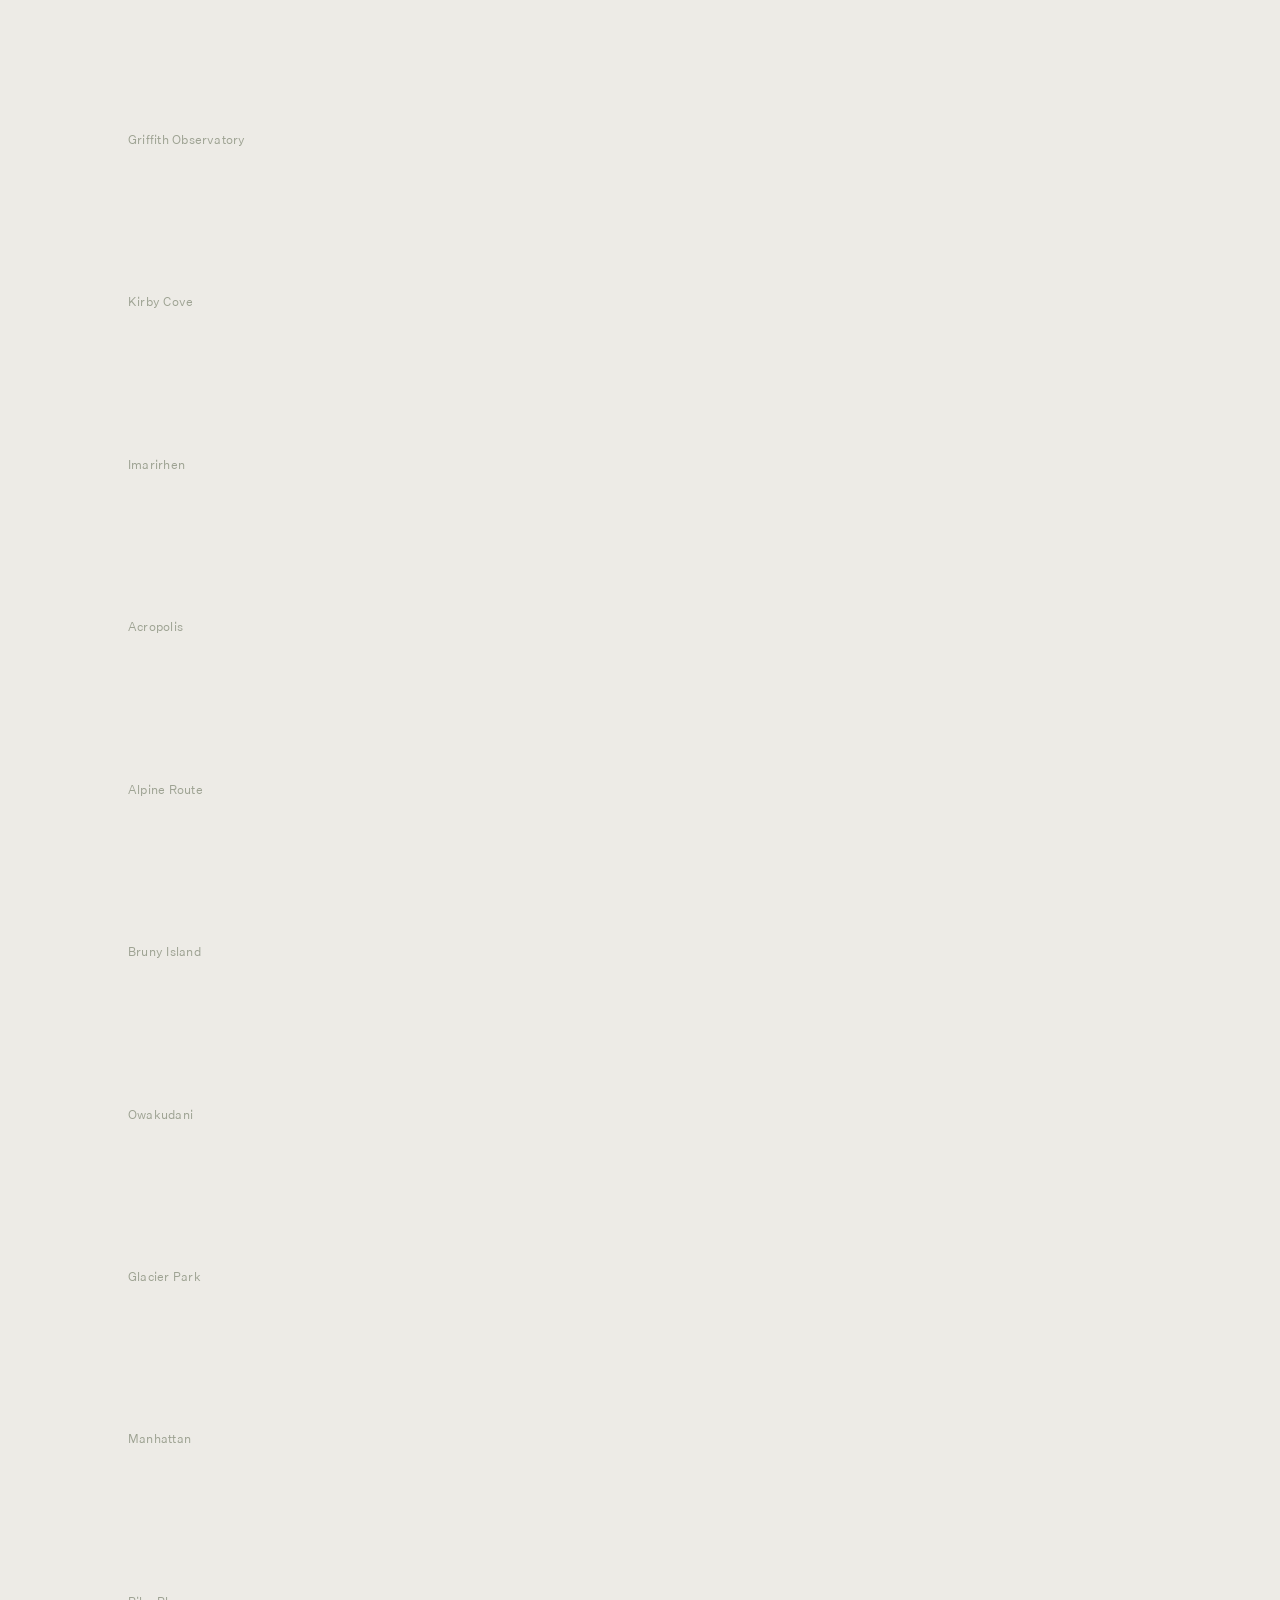
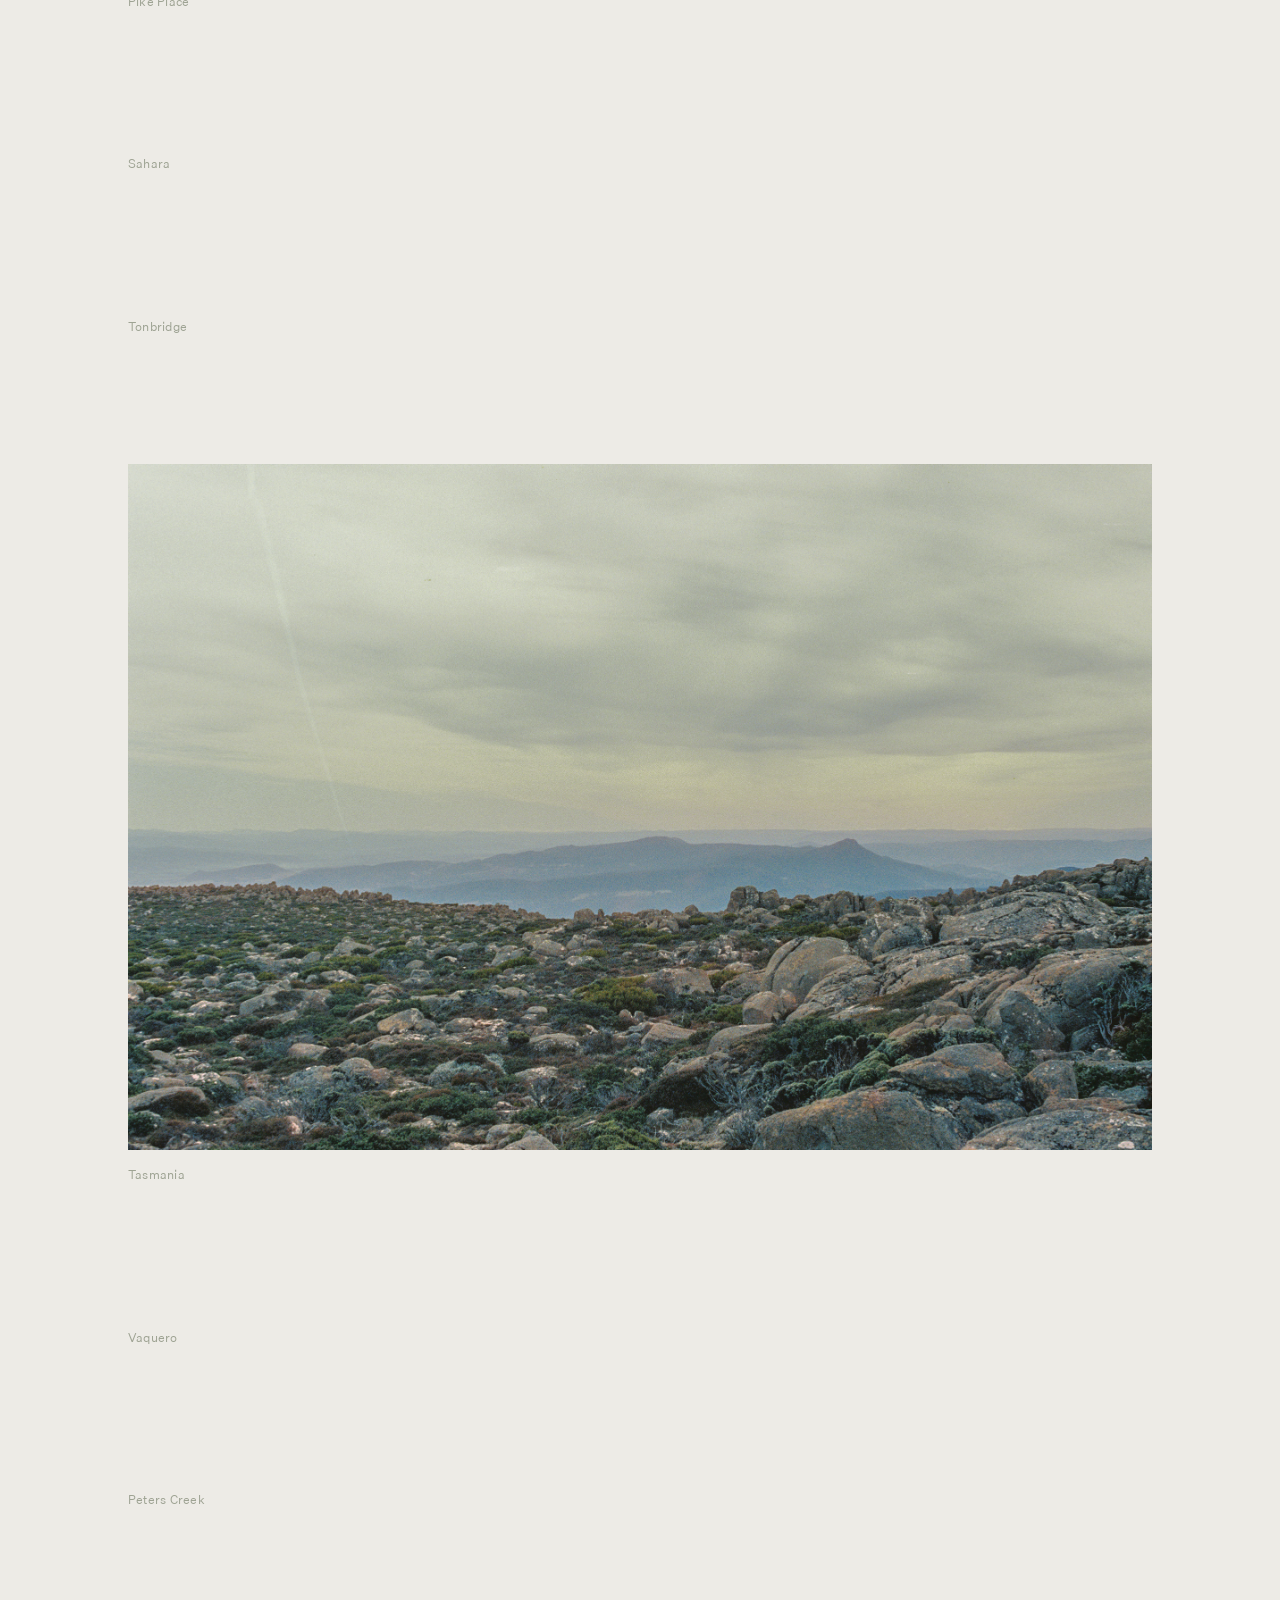
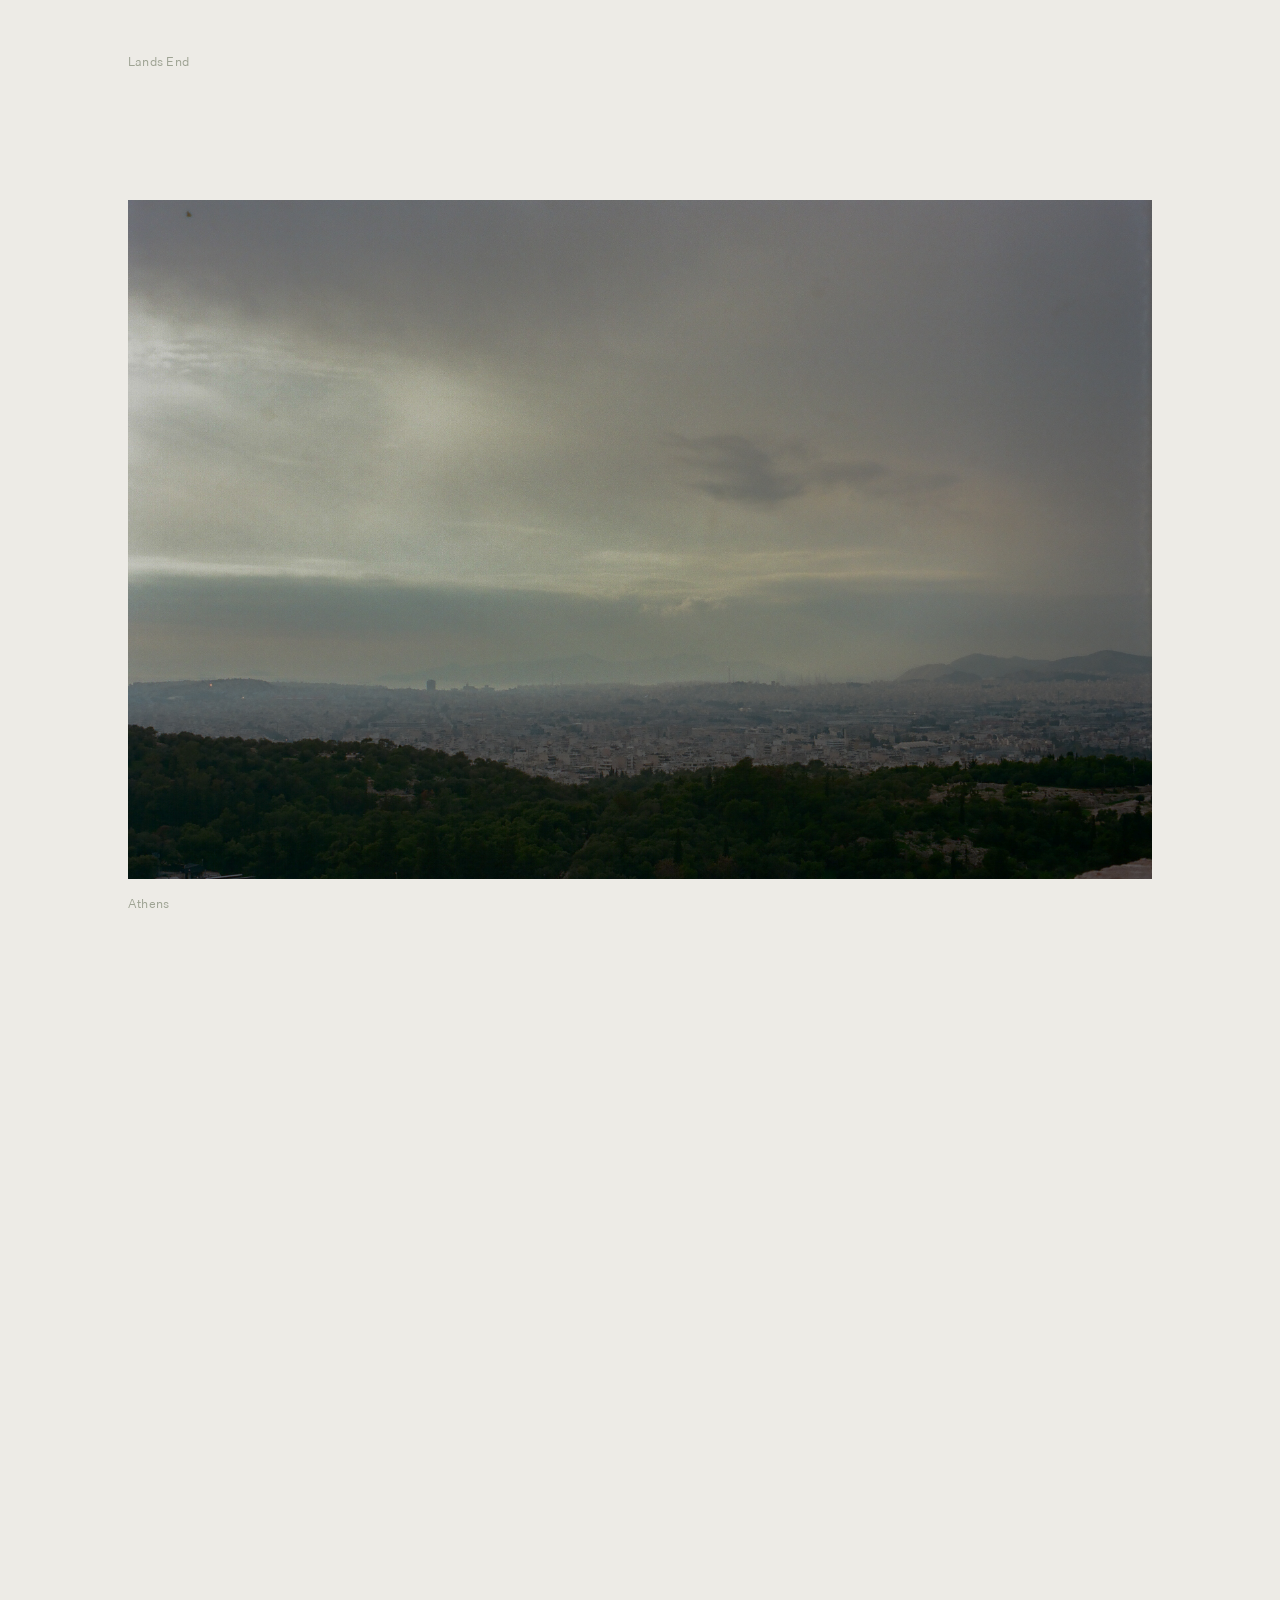
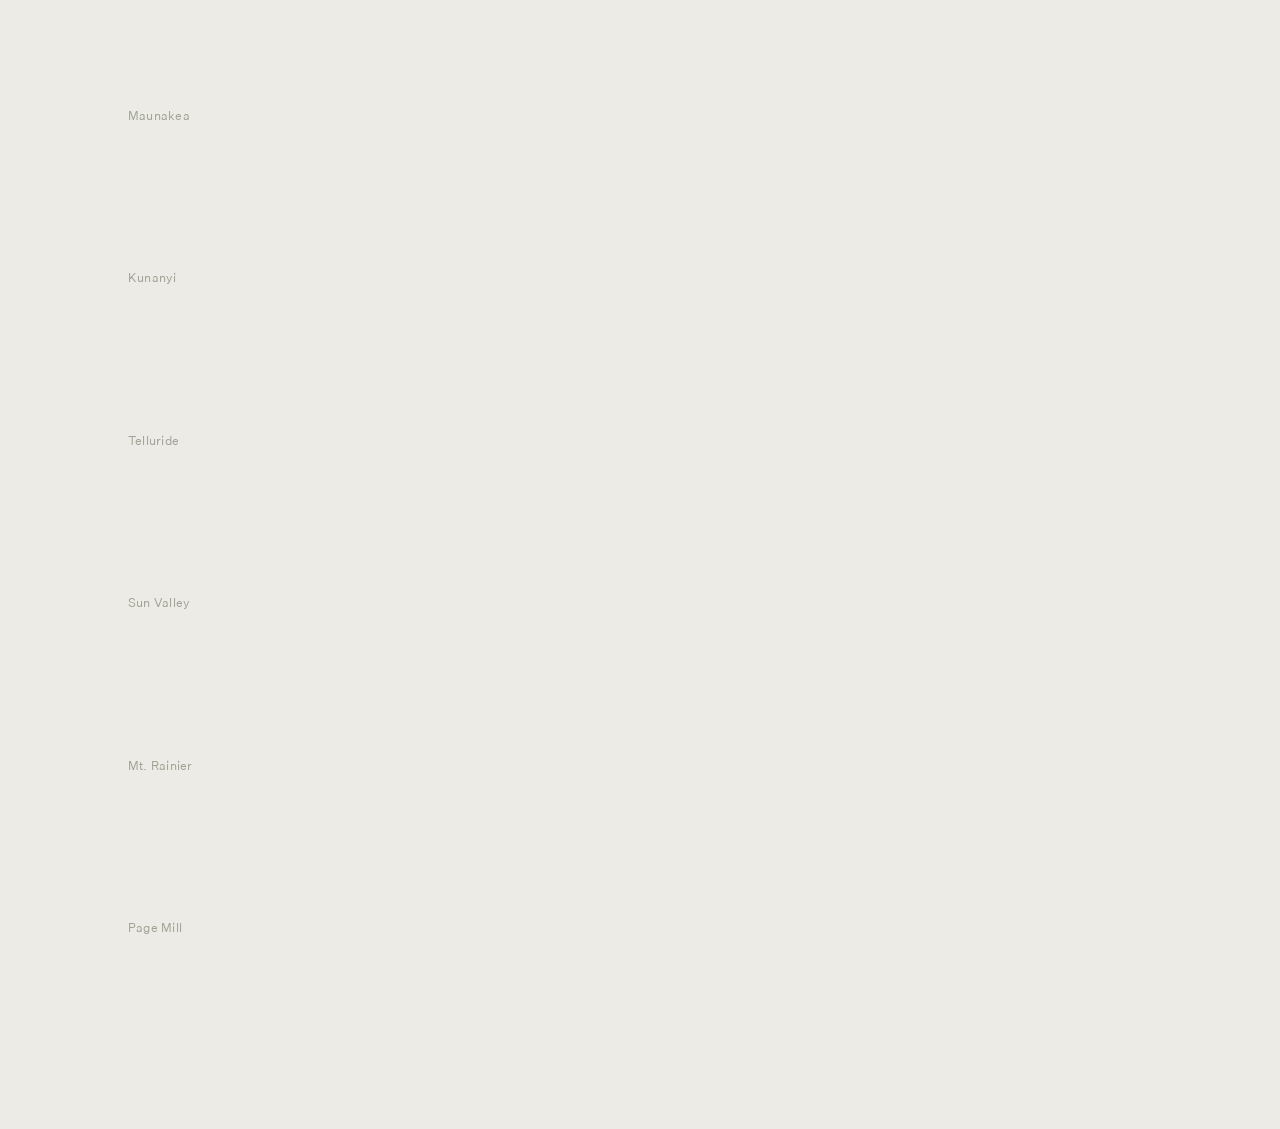
==== commit f35e0b5a: "Fix favicon white border in Safari. Safari ignored the SVG viewBox without explicit width/height and" ====
--- a/photography.html
+++ b/photography.html
@@ -5,7 +5,7 @@
   <meta name="viewport" content="width=device-width, initial-scale=1.0">
   <meta name="color-scheme" content="light dark">
   <title>Ashwin Mukherjee</title>
-  <link rel="icon" href="data:image/svg+xml,<svg xmlns='http://www.w3.org/2000/svg' viewBox='0 0 32 32'><rect width='32' height='32' fill='%238B3A2A'/></svg>">
+  <link rel="icon" href="data:image/svg+xml,<svg xmlns='http://www.w3.org/2000/svg' width='32' height='32' viewBox='0 0 32 32'><rect width='100%' height='100%' fill='%238B3A2A'/></svg>">
   <link rel="stylesheet" href="css/style.css?v=5">
 </head>
 <body>
--- a/css/style.css
+++ b/css/style.css
@@ -71,7 +71,7 @@
   --space-xl:  128px;
   --space-2xl: 192px;
 
-  /* Motion — slow, tidal, inevitable */
+  /* Motion */
   --ease-out:    cubic-bezier(0.16, 1, 0.3, 1);
   --ease-in-out: cubic-bezier(0.65, 0, 0.35, 1);
   --duration-fast:   200ms;
@@ -92,7 +92,7 @@
   --opacity-metadata: 0.3;
 }
 
-/* --- Dark mode: Sundarbans — indigo black ground, deep, immersive --- */
+/* --- Dark mode --- */
 @media (prefers-color-scheme: dark) {
   :root {
     --color-bg:        var(--indigo-black);
@@ -103,7 +103,6 @@
     --color-text-rgb: 237, 235, 230;
     --color-bg-rgb:   12, 17, 25;
 
-    /* dark mode: may need tuning */
     --opacity-ambient: 0.55;
     --opacity-reading: 0.7;
     --opacity-interactive: 0.4;
@@ -169,7 +168,6 @@
   overflow: hidden;
 }
 
-/* Name — top-left, like a plaque at the entrance */
 .landing-name {
   font-family: var(--font-sans);
   font-weight: 400;
@@ -183,7 +181,6 @@
   transition: opacity 700ms var(--ease-out);
 }
 
-/* Navigation — three items spread edge-to-edge at vertical center */
 .landing-nav {
   display: flex;
   justify-content: space-between;
@@ -222,7 +219,6 @@
    TAKEOVER — full page list when a section is opened
    ========================================================================== */
 
-/* Takeover — fills the same grid as landing, feels like the same room */
 .landing-takeover {
   position: fixed;
   inset: 0;
@@ -286,7 +282,6 @@
 
 /* ==========================================================================
    DRAWER — project detail nested inside takeover
-   Same 3-row grid as the landing page: top / center / bottom
    ========================================================================== */
 
 .takeover-drawer {
@@ -378,14 +373,6 @@
 }
 
 
-/* --- Drawer: four-corner layout ---
-   Back at landing-name position. Title top-left, date top-right,
-   carousel centered, description bottom-left, links bottom-right.
-   Negative space between corners is active, not empty.
-   ========================================================================== */
-
-/* Back — pinned top-left of drawer, aligned with title horizontally
-   and at the same elevation as the takeover label */
 .takeover-drawer__back {
   position: absolute;
   top: clamp(16px, 2.5vw, 40px);
@@ -408,7 +395,6 @@
   opacity: 0.7;
 }
 
-/* Title — top-left, below back */
 .takeover-drawer__title {
   grid-area: title;
   font-family: var(--font-sans);
@@ -423,7 +409,6 @@
   align-self: baseline;
 }
 
-/* Date — top-right */
 .takeover-drawer__date {
   grid-area: date;
   font-family: var(--font-sans);
@@ -437,7 +422,6 @@
   align-self: baseline;
 }
 
-/* Carousel — center */
 .takeover-drawer__carousel {
   grid-area: carousel;
   position: relative;
@@ -487,7 +471,6 @@
   letter-spacing: 0.04em;
 }
 
-/* Image label + counter — sits below carousel, right-aligned */
 .takeover-drawer__img-label-wrap {
   display: flex;
   justify-content: space-between;
@@ -513,7 +496,6 @@
   letter-spacing: 0.02em;
 }
 
-/* Description — bottom-left */
 .takeover-drawer__description {
   grid-area: desc;
   font-family: var(--font-sans);
@@ -526,7 +508,6 @@
   align-self: end;
 }
 
-/* Links — bottom-right */
 .takeover-drawer__links {
   grid-area: links;
   display: flex;
@@ -735,7 +716,6 @@
 }
 
 
-/* Label sits top-center */
 .landing-takeover__label {
   font-family: var(--font-sans);
   font-size: var(--text-nav);
@@ -749,7 +729,6 @@
   text-align: center;
 }
 
-/* List centered both ways */
 .landing-takeover__list {
   list-style: none;
   padding: 0;
@@ -780,7 +759,6 @@
   opacity: 1;
 }
 
-/* Footer bar — links left, location right */
 .landing-footer {
   display: flex;
   justify-content: space-between;
@@ -892,7 +870,6 @@
   letter-spacing: 0.02em;
 }
 
-/* Film sequence — vertical, uniform width */
 .photo-sequence {
   display: flex;
   flex-direction: column;
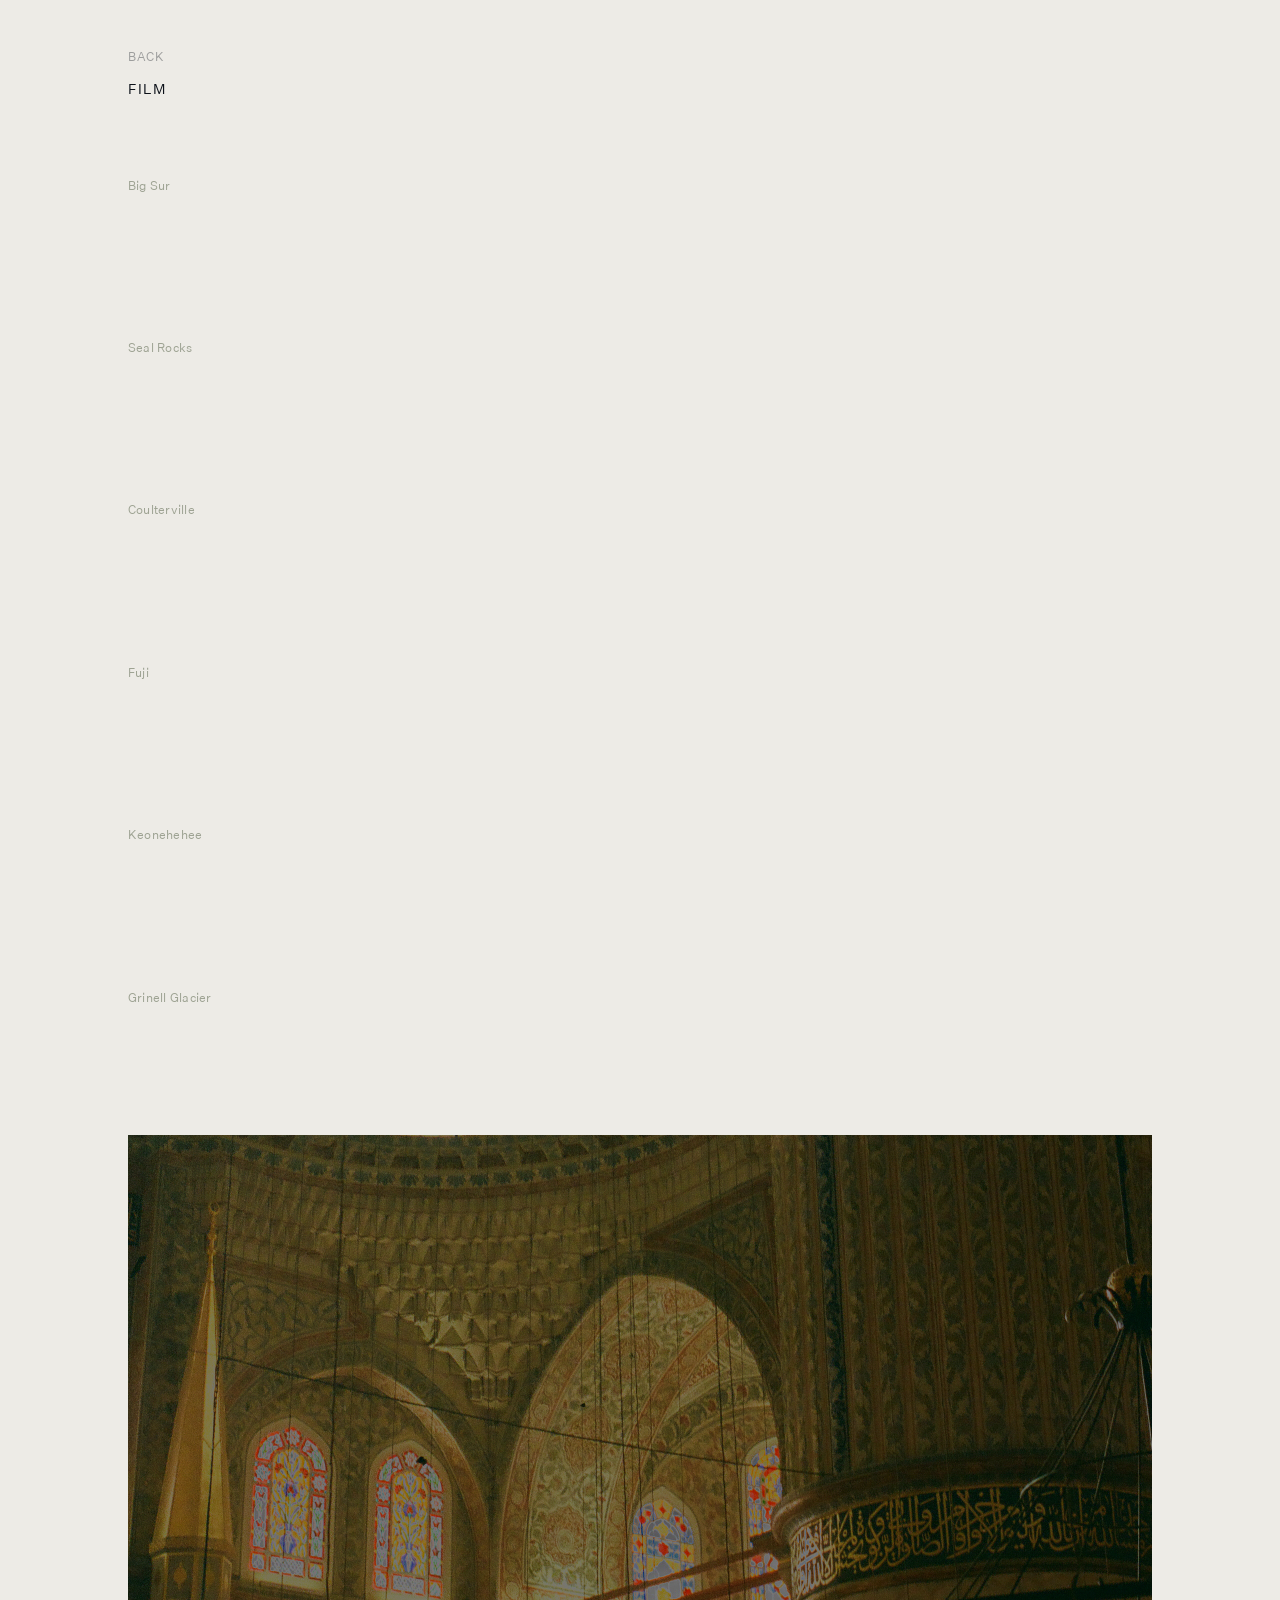
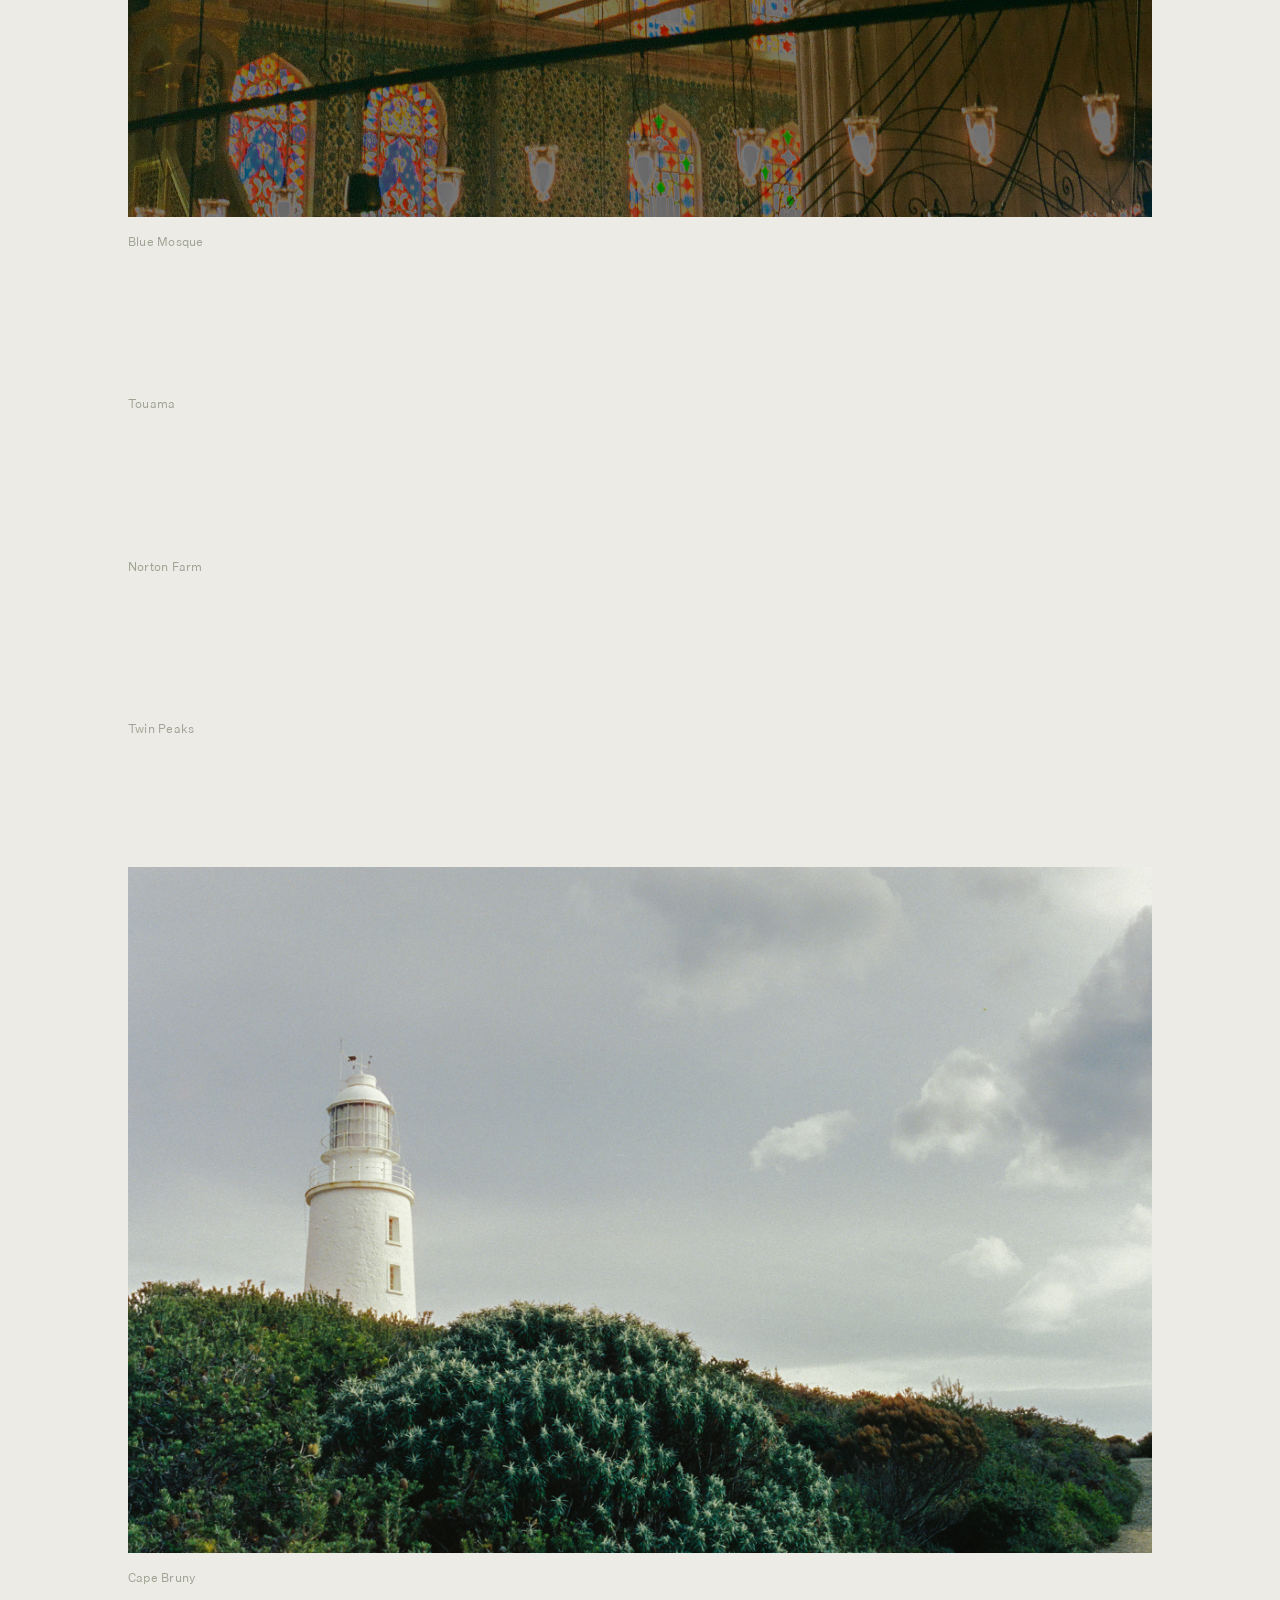
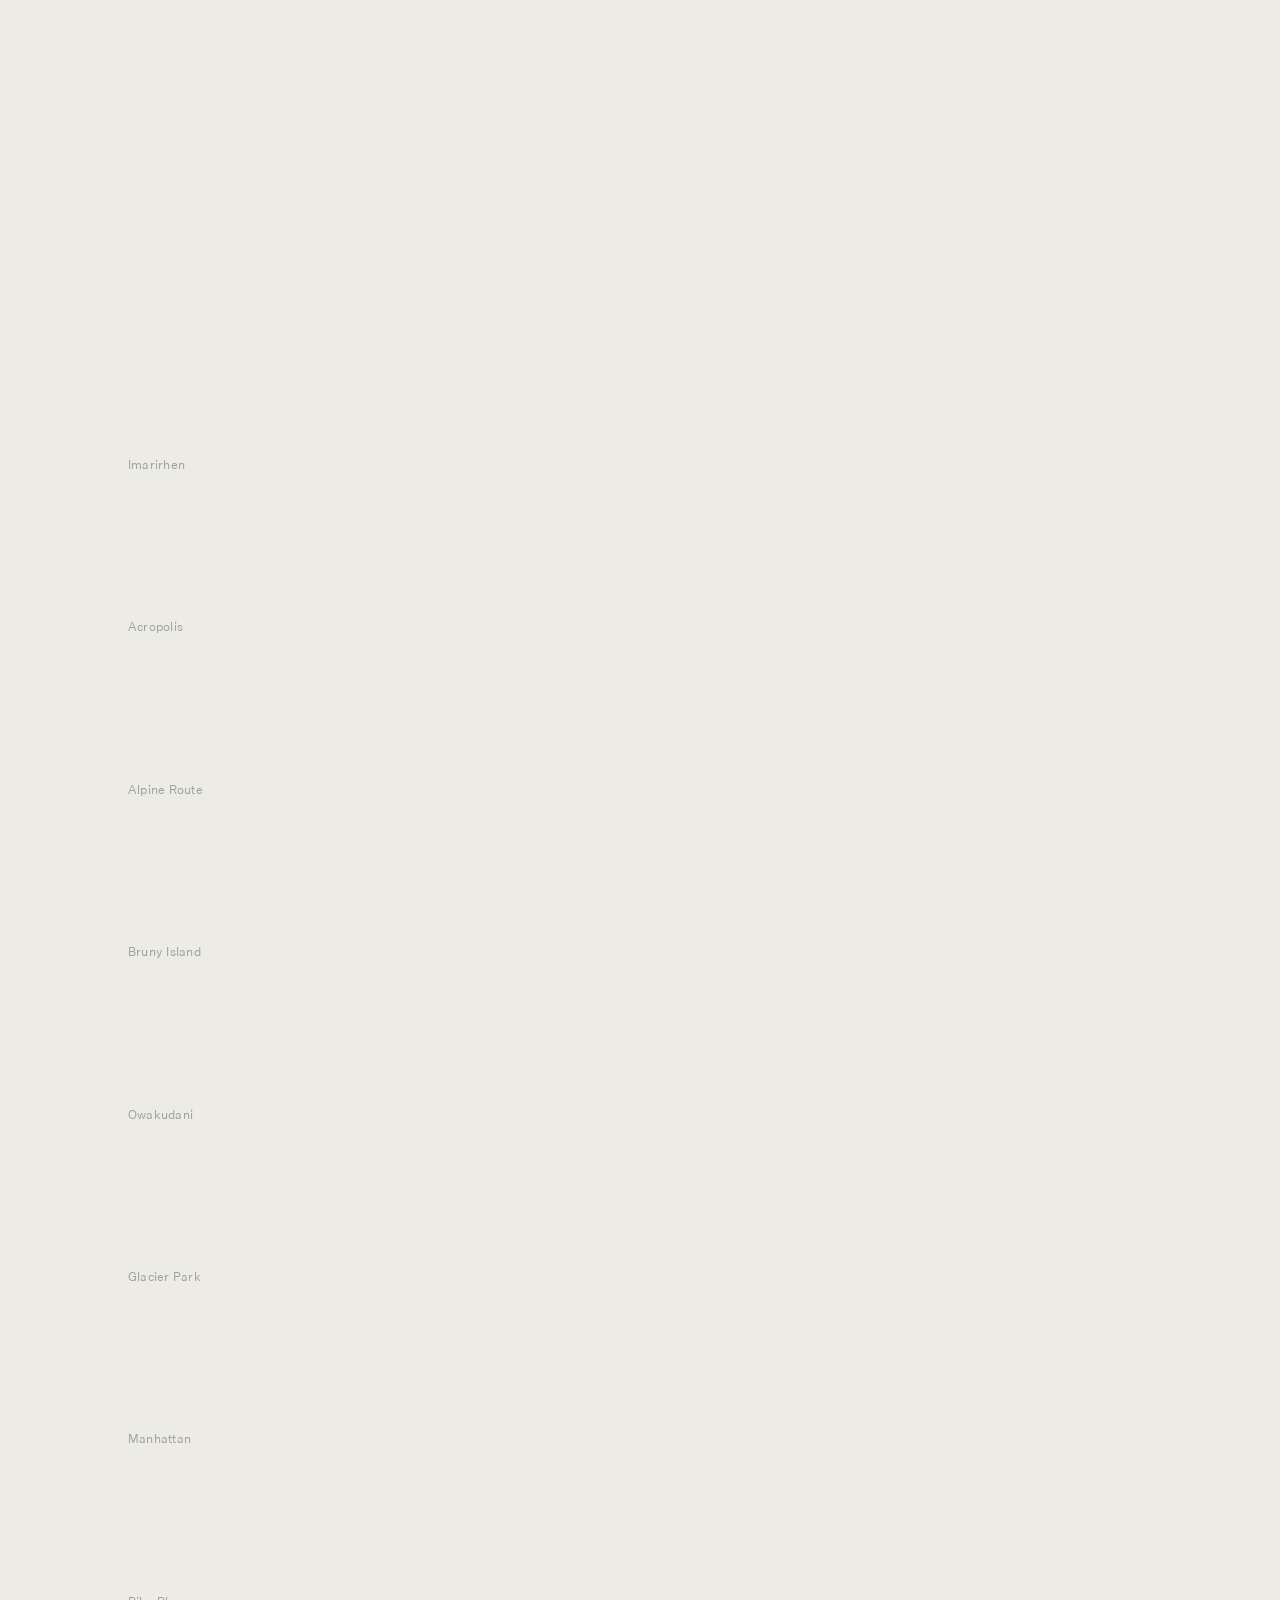
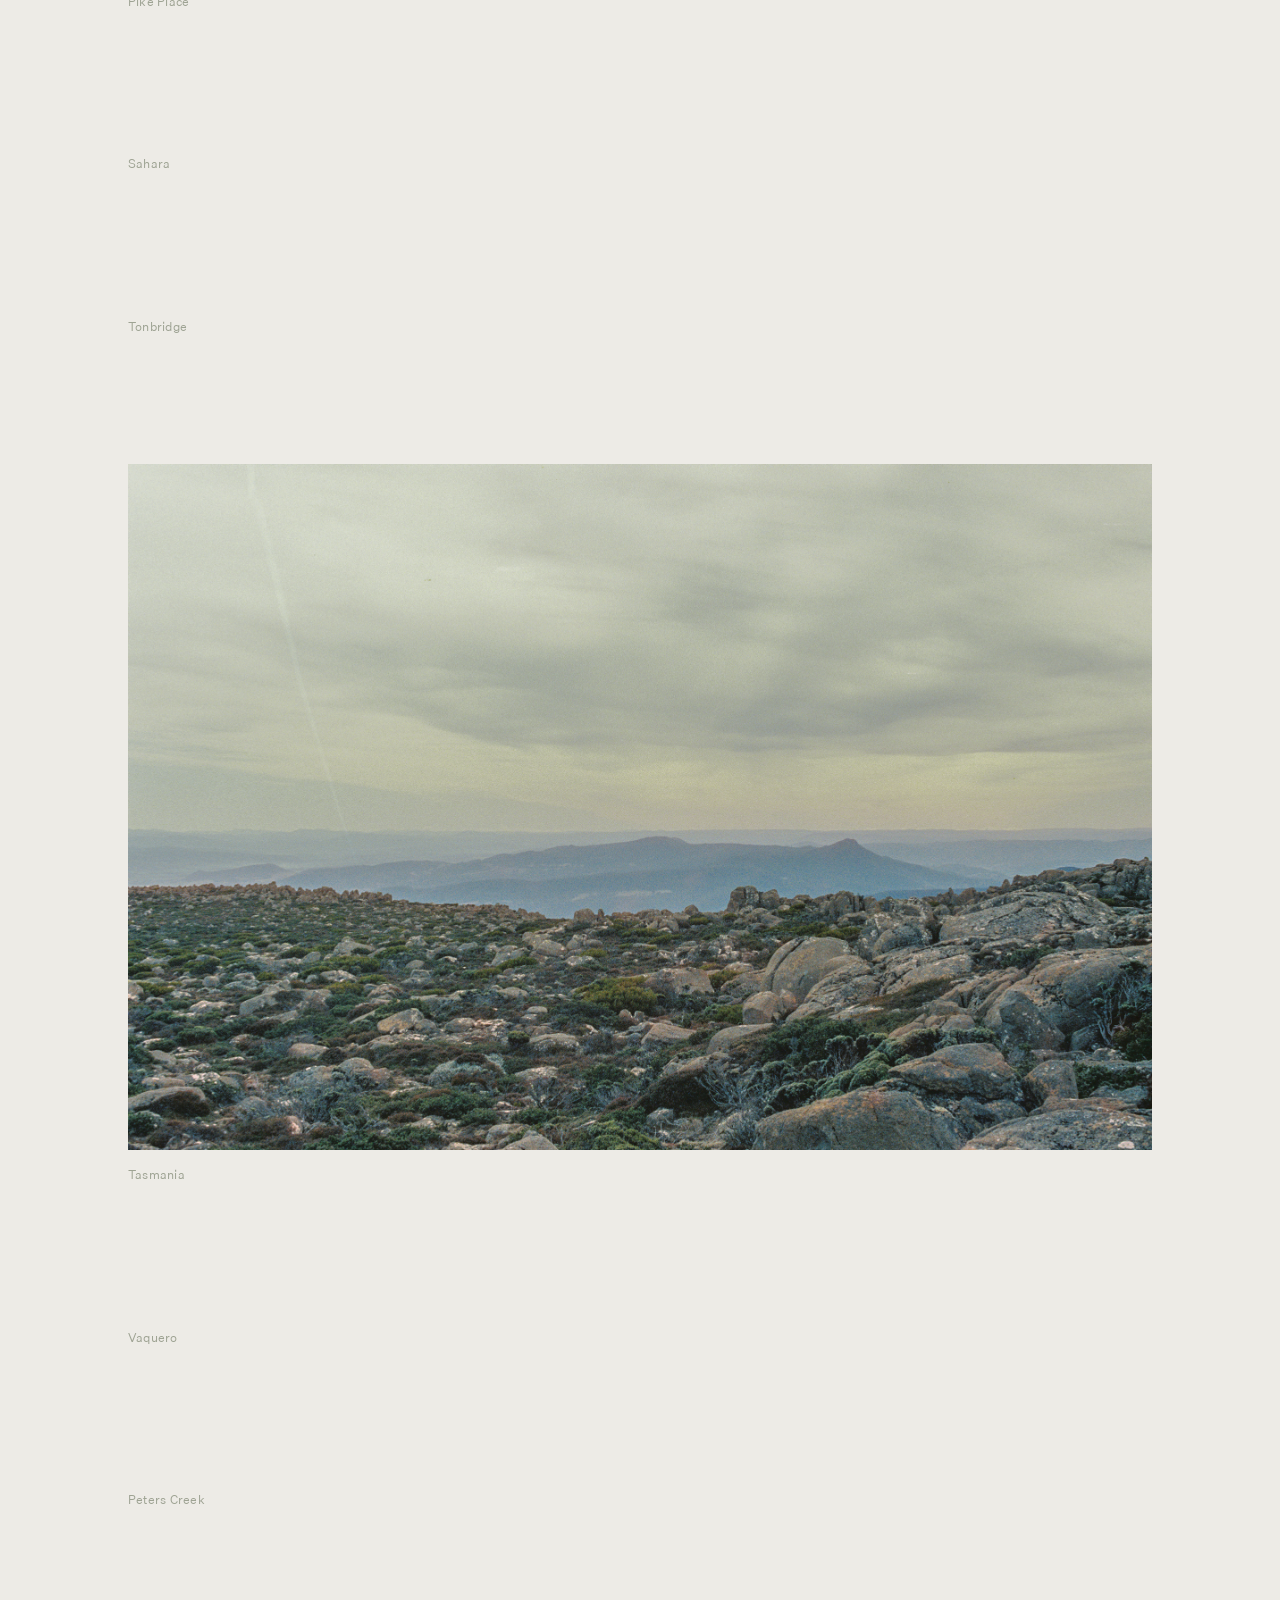
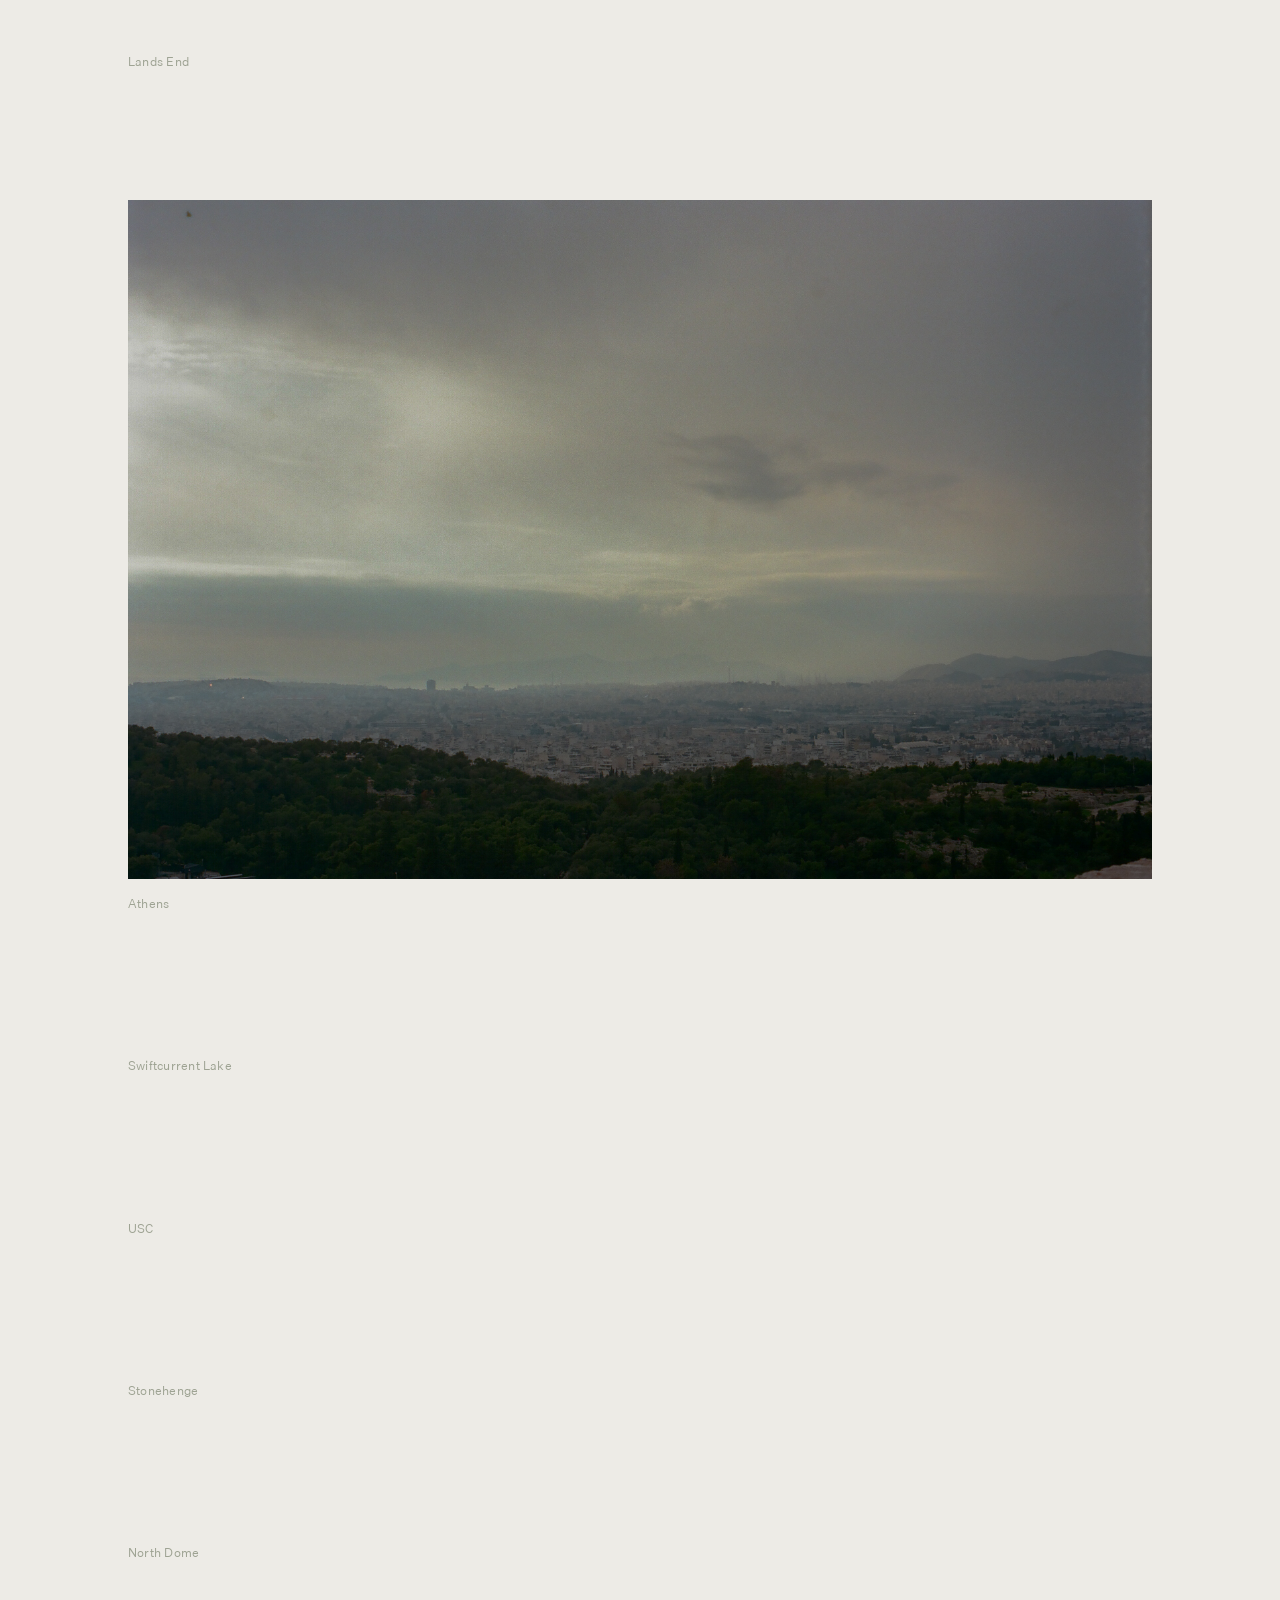
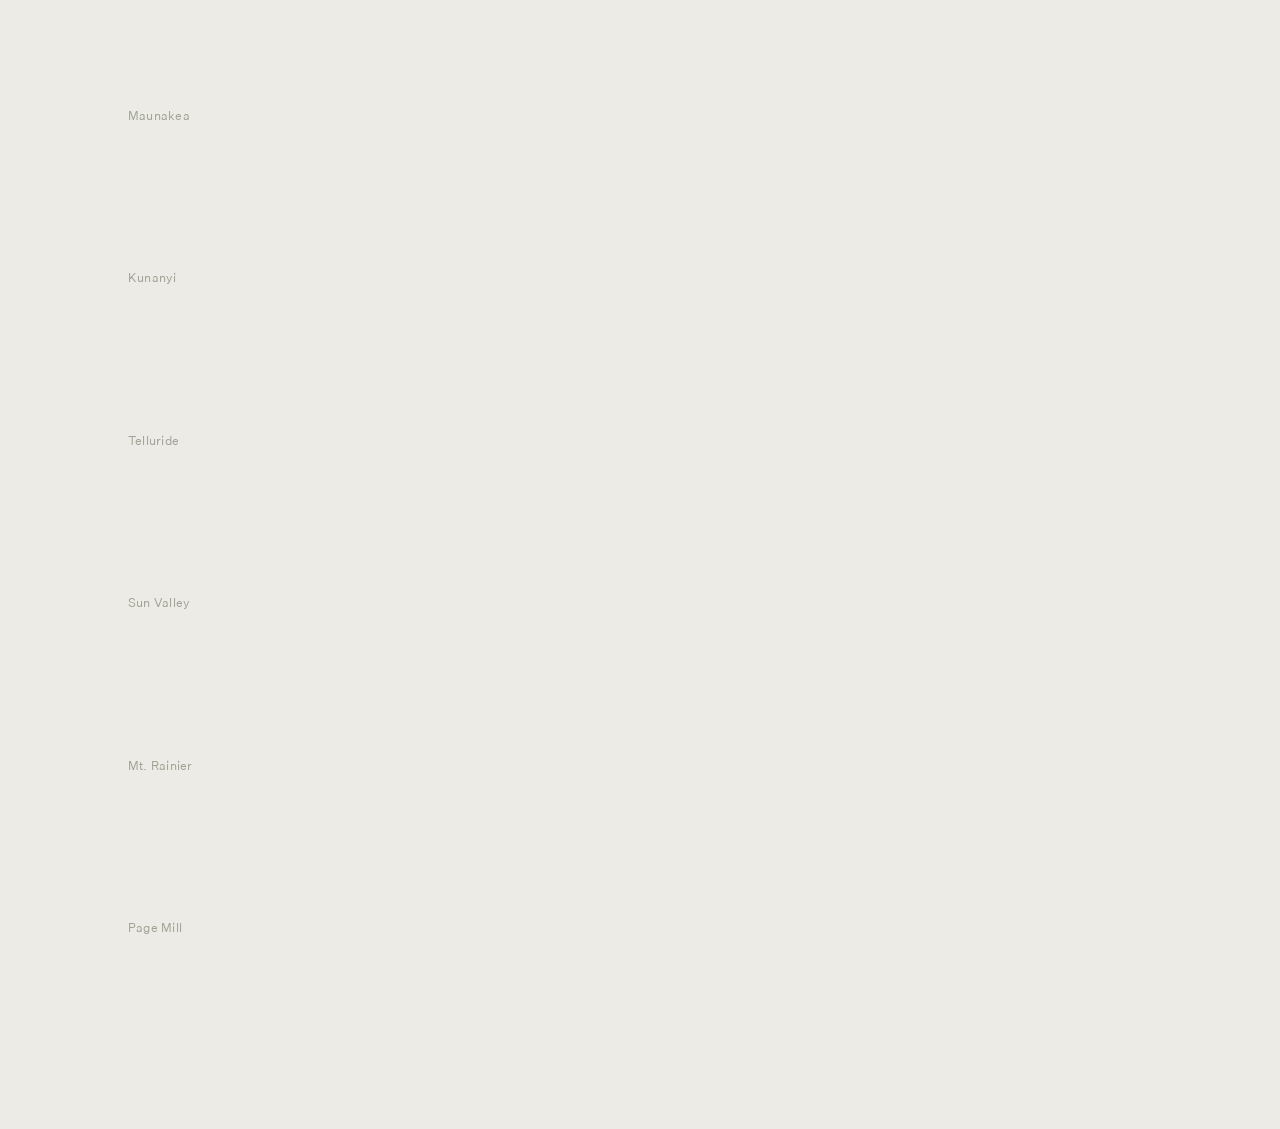
==== commit 2b31af8e: "Fix project drawer overlap in Safari on short viewports. The carousel had align-self: center, making" ====
--- a/photography.html
+++ b/photography.html
@@ -6,7 +6,7 @@
   <meta name="color-scheme" content="light dark">
   <title>Ashwin Mukherjee</title>
   <link rel="icon" href="data:image/svg+xml,<svg xmlns='http://www.w3.org/2000/svg' width='32' height='32' viewBox='0 0 32 32'><rect width='100%' height='100%' fill='%238B3A2A'/></svg>">
-  <link rel="stylesheet" href="css/style.css?v=5">
+  <link rel="stylesheet" href="css/style.css?v=6">
 </head>
 <body>
 
--- a/css/style.css
+++ b/css/style.css
@@ -426,8 +426,11 @@
   grid-area: carousel;
   position: relative;
   user-select: none;
-  align-self: center;
   min-height: 0;
+  display: flex;
+  flex-direction: column;
+  justify-content: center;
+  overflow: hidden;
 }
 
 .takeover-drawer__track {
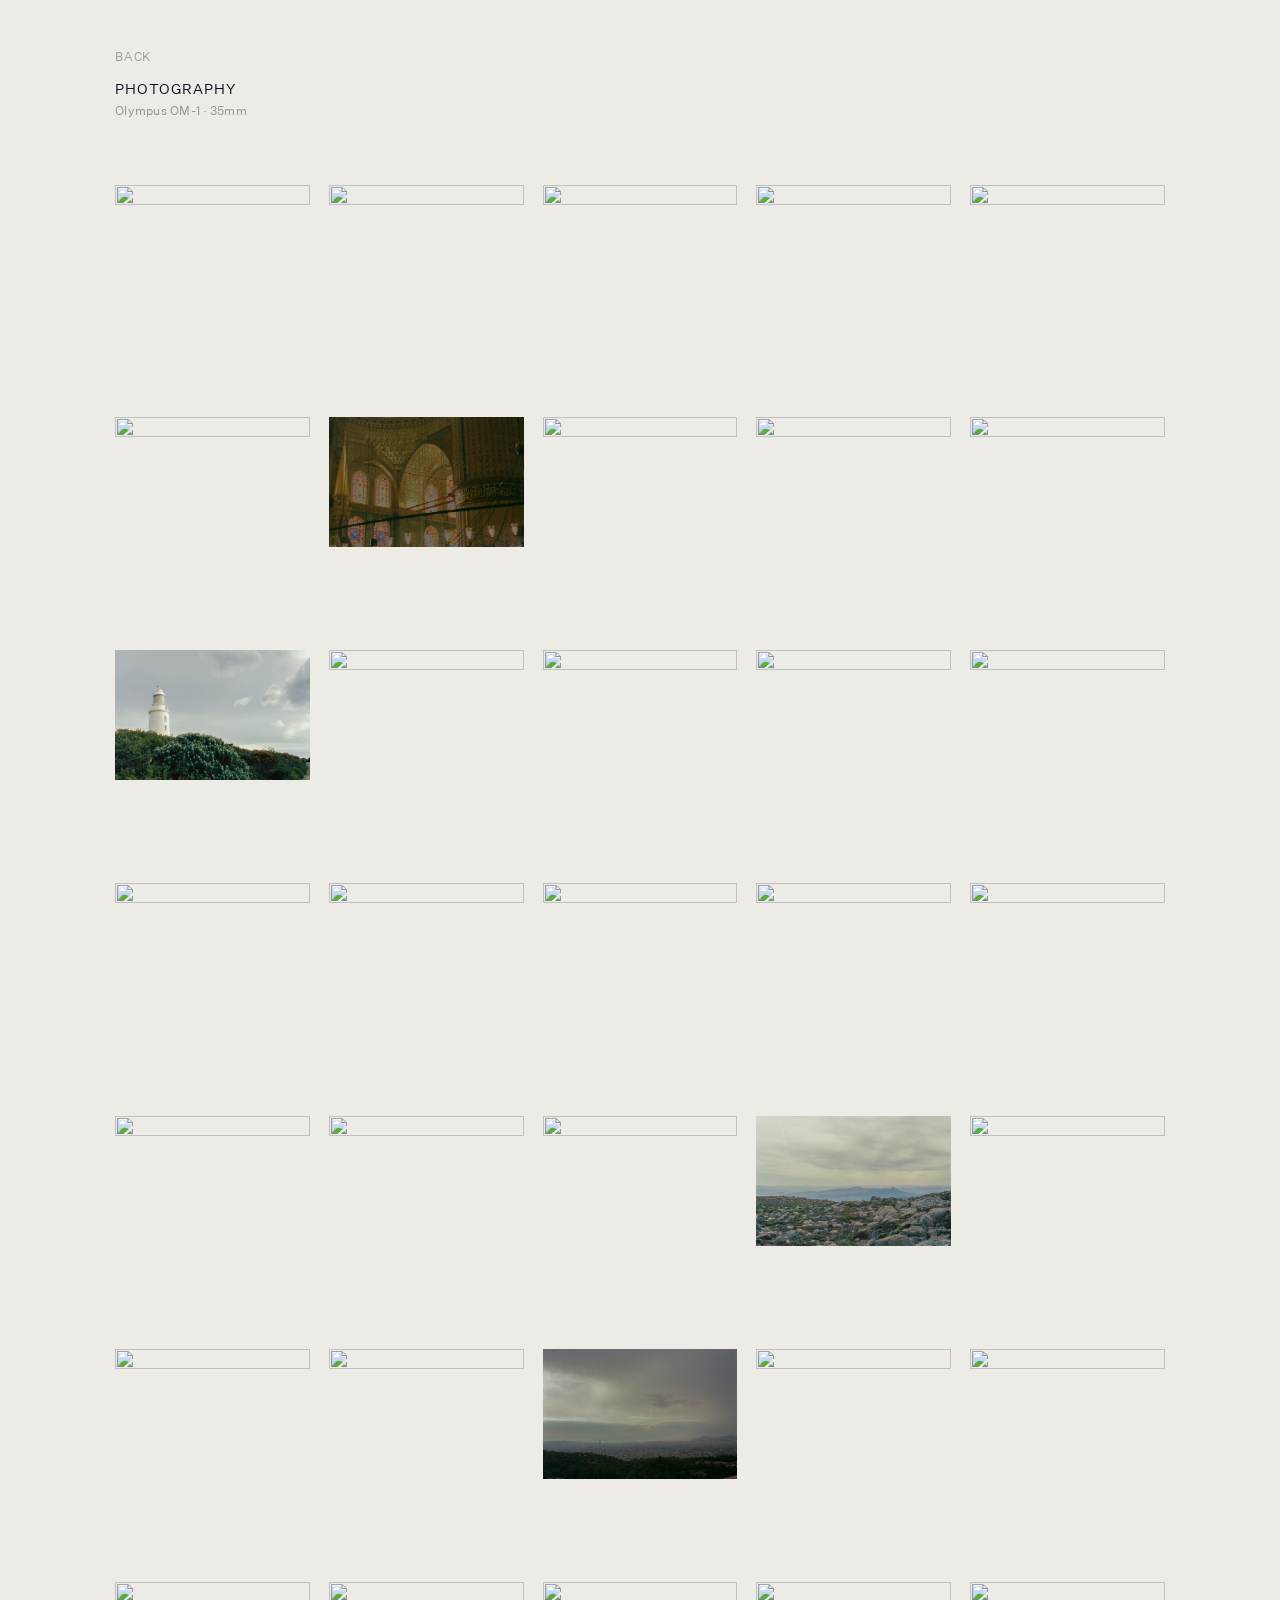
==== commit 6021a89d: "Photography contact sheet, lightbox, and project prev/next nav - Photography page: 5-across 3:2 cont" ====
--- a/photography.html
+++ b/photography.html
@@ -6,7 +6,7 @@
   <meta name="color-scheme" content="light dark">
   <title>Ashwin Mukherjee</title>
   <link rel="icon" href="data:image/svg+xml,<svg xmlns='http://www.w3.org/2000/svg' width='32' height='32' viewBox='0 0 32 32'><rect width='100%' height='100%' fill='%238B3A2A'/></svg>">
-  <link rel="stylesheet" href="css/style.css?v=6">
+  <link rel="stylesheet" href="css/style.css?v=49">
 </head>
 <body>
 
@@ -15,13 +15,14 @@
     <a href="index.html" class="photo-page__back">Back</a>
 
     <header class="photo-page__header">
-      <h1 class="photo-page__title">Film</h1>
+      <h1 class="photo-page__title">Photography</h1>
+      <p class="photo-page__subtitle">Olympus OM-1 &middot; 35mm</p>
     </header>
 
     <div class="photo-sequence"></div>
 
   </div>
 
-  <script src="js/main.js?v=5"></script>
+  <script src="js/main.js?v=28"></script>
 </body>
 </html>
--- a/css/style.css
+++ b/css/style.css
@@ -395,6 +395,62 @@
   opacity: 0.7;
 }
 
+/* Prev/next project nav — mirrors the back button, anchored at the bottom */
+.takeover-drawer:not(.takeover-drawer--writing) {
+  padding-bottom: calc(clamp(16px, 2.5vw, 40px) + 48px);
+}
+
+.takeover-drawer__prev,
+.takeover-drawer__next {
+  position: absolute;
+  bottom: clamp(16px, 2.5vw, 40px);
+  padding-bottom: var(--space-sm);
+  font-family: var(--font-sans);
+  font-size: var(--text-caption);
+  font-weight: 400;
+  letter-spacing: 0.06em;
+  text-transform: uppercase;
+  color: var(--color-text);
+  cursor: pointer;
+  line-height: 1;
+  z-index: 1;
+  opacity: 0;
+  pointer-events: none;
+  transition: opacity 500ms var(--ease-out);
+}
+
+.takeover-drawer__prev {
+  left: var(--page-padding);
+}
+
+.takeover-drawer__next {
+  right: var(--page-padding);
+}
+
+.landing-takeover.has-drawer .takeover-drawer__prev,
+.landing-takeover.has-drawer .takeover-drawer__next {
+  opacity: var(--opacity-interactive);
+  pointer-events: auto;
+  /* Entrance lives in the animation so hover transitions stay instant; delay matches the back button */
+  animation: drawerNavIn 500ms var(--ease-out) 100ms backwards;
+}
+
+@keyframes drawerNavIn {
+  from { opacity: 0; }
+}
+
+.landing-takeover.has-drawer .takeover-drawer__prev:hover,
+.landing-takeover.has-drawer .takeover-drawer__next:hover {
+  opacity: 0.7;
+}
+
+/* Hidden at the ends of the project sequence */
+.landing-takeover.has-drawer .takeover-drawer__prev.is-hidden,
+.landing-takeover.has-drawer .takeover-drawer__next.is-hidden {
+  opacity: 0;
+  pointer-events: none;
+}
+
 .takeover-drawer__title {
   grid-area: title;
   font-family: var(--font-sans);
@@ -812,27 +868,22 @@
   transition: background-color 700ms var(--ease-out), opacity 700ms var(--ease-out);
 }
 
-
 /* ==========================================================================
    PHOTOGRAPHY PAGE
    ========================================================================== */
 
 .photo-page {
-  max-width: 90vw;
   margin: 0 auto;
   padding: clamp(16px, 2.5vw, 40px) var(--page-padding) var(--space-2xl);
   transition: opacity 200ms var(--ease-out);
 }
 
+.photo-page.is-leaving {
+  opacity: 0;
+}
+
 .photo-page__back {
   padding-top: var(--space-sm);
-}
-
-.photo-page.is-leaving {
-  opacity: 0;
-}
-
-.photo-page__back {
   font-family: var(--font-sans);
   font-size: var(--text-caption);
   font-weight: 400;
@@ -887,6 +938,7 @@
 .photo-frame img {
   width: 100%;
   display: block;
+  cursor: pointer;
 }
 
 .photo-frame figcaption {
@@ -897,6 +949,166 @@
   opacity: 1;
   margin-top: var(--space-sm);
   letter-spacing: 0.02em;
+}
+
+/* Contact sheet — desktop only; mobile keeps the single column.
+   Five frames across, standardized to 3:2; tight gutters, sleeve-wide row gaps. */
+@media (min-width: 769px) {
+  .photo-page {
+    max-width: min(1400px, 92vw);
+  }
+
+  .photo-sequence {
+    display: grid;
+    grid-template-columns: repeat(5, 1fr);
+    column-gap: clamp(12px, 1.5vw, 20px);
+    row-gap: clamp(56px, 6vw, 96px);
+  }
+
+  .photo-frame img {
+    aspect-ratio: 3 / 2;
+    object-fit: cover;
+  }
+
+  /* Caption surfaces with attention */
+  .photo-frame figcaption {
+    opacity: 0;
+    margin-top: var(--space-xs);
+    transition: opacity 700ms var(--ease-out);
+  }
+
+  .photo-frame:hover figcaption {
+    opacity: 1;
+  }
+}
+
+/* Lightbox — no scrim. The page fades out entirely and the image
+   arrives on the same ground: a scene change, not an overlay. */
+.photo-page__header,
+.photo-sequence {
+  transition: opacity 700ms var(--ease-out);
+}
+
+.photo-page.has-lightbox .photo-page__back,
+.photo-page.has-lightbox .photo-page__header,
+.photo-page.has-lightbox .photo-sequence {
+  opacity: 0 !important;
+  transition: opacity 400ms var(--ease-out);
+  pointer-events: none;
+}
+
+/* Close: the photo departs first (400ms), the page returns a beat later —
+   the drawer-close rhythm, faster than the open */
+.photo-page.lightbox-closing .photo-page__back,
+.photo-page.lightbox-closing .photo-page__header,
+.photo-page.lightbox-closing .photo-sequence {
+  transition: opacity 500ms var(--ease-out) 200ms;
+}
+
+.photo-lightbox {
+  position: fixed;
+  inset: 0;
+  z-index: 100;
+  display: flex;
+  align-items: center;
+  justify-content: center;
+  pointer-events: none;
+  cursor: default;
+  user-select: none;
+  -webkit-user-select: none;
+}
+
+.photo-lightbox.is-open {
+  pointer-events: auto;
+}
+
+/* Figure: Back above the image, caption beneath it, Prev/Next below the caption —
+   everything aligned to the image's width */
+.photo-lightbox figure {
+  margin: 0;
+  display: grid;
+  grid-template-columns: 1fr 1fr;
+  opacity: 0;
+  transition: opacity 400ms var(--ease-out);
+}
+
+.photo-lightbox.is-open figure {
+  opacity: 1;
+  transition: opacity 500ms var(--ease-out) 350ms;
+}
+
+.photo-lightbox img {
+  grid-row: 2;
+  grid-column: 1 / -1;
+  /* Fixed 3:2 stage — every photo renders at the identical size,
+     sized to leave air for Back above and the caption/nav below */
+  width: min(88vw, calc(75vh * 1.5));
+  aspect-ratio: 3 / 2;
+  object-fit: cover;
+  display: block;
+}
+
+.photo-lightbox figcaption {
+  grid-row: 3;
+  grid-column: 1 / -1;
+  justify-self: start;
+  font-family: var(--font-sans);
+  font-size: var(--text-caption);
+  font-weight: 400;
+  color: var(--coastal-sage);
+  margin-top: var(--space-sm);
+  letter-spacing: 0.02em;
+}
+
+/* Back / Prev / Next — same register as the project drawer nav */
+.photo-lightbox__back,
+.photo-lightbox__prev,
+.photo-lightbox__next {
+  font-family: var(--font-sans);
+  font-size: var(--text-caption);
+  font-weight: 400;
+  letter-spacing: 0.06em;
+  text-transform: uppercase;
+  line-height: 1;
+  color: var(--color-text);
+  cursor: pointer;
+  opacity: var(--opacity-interactive);
+  transition: opacity 500ms var(--ease-out);
+}
+
+.photo-lightbox__back {
+  grid-row: 1;
+  grid-column: 1 / -1;
+  justify-self: start;
+  margin-bottom: var(--space-md);
+}
+
+.photo-lightbox__prev,
+.photo-lightbox__next {
+  grid-row: 4;
+  margin-top: var(--space-md);
+}
+
+.photo-lightbox__prev {
+  grid-column: 1;
+  justify-self: start;
+}
+
+.photo-lightbox__next {
+  grid-column: 2;
+  justify-self: end;
+}
+
+.photo-lightbox__back:hover,
+.photo-lightbox__prev:hover,
+.photo-lightbox__next:hover {
+  opacity: 0.7;
+}
+
+.photo-lightbox__prev.is-hidden,
+.photo-lightbox__next.is-hidden {
+  opacity: 0;
+  pointer-events: none;
 }
 
 
@@ -1124,12 +1336,9 @@
     display: none;
   }
 
-  .photo-page {
+  /* Project drawer: full width, stack date below title on mobile */
+  .takeover-drawer:not(.takeover-drawer--writing) {
     max-width: 100%;
-  }
-
-  /* Project drawer: stack date below title on mobile */
-  .takeover-drawer:not(.takeover-drawer--writing) {
     grid-template-columns: 1fr;
     grid-template-rows: auto auto auto auto auto;
     grid-template-areas:
@@ -1178,4 +1387,29 @@
   .takeover-drawer__links {
     text-align: left;
   }
-}
+
+  /* Lightbox controls: anchor to the page corners, as on the project drawer */
+  .photo-lightbox__back {
+    position: absolute;
+    top: clamp(16px, 2.5vw, 40px);
+    left: var(--page-padding);
+    margin-bottom: 0;
+    padding-top: var(--space-sm);
+  }
+
+  .photo-lightbox__prev,
+  .photo-lightbox__next {
+    position: absolute;
+    bottom: clamp(16px, 2.5vw, 40px);
+    margin-top: 0;
+    padding-bottom: var(--space-sm);
+  }
+
+  .photo-lightbox__prev {
+    left: var(--page-padding);
+  }
+
+  .photo-lightbox__next {
+    right: var(--page-padding);
+  }
+}
